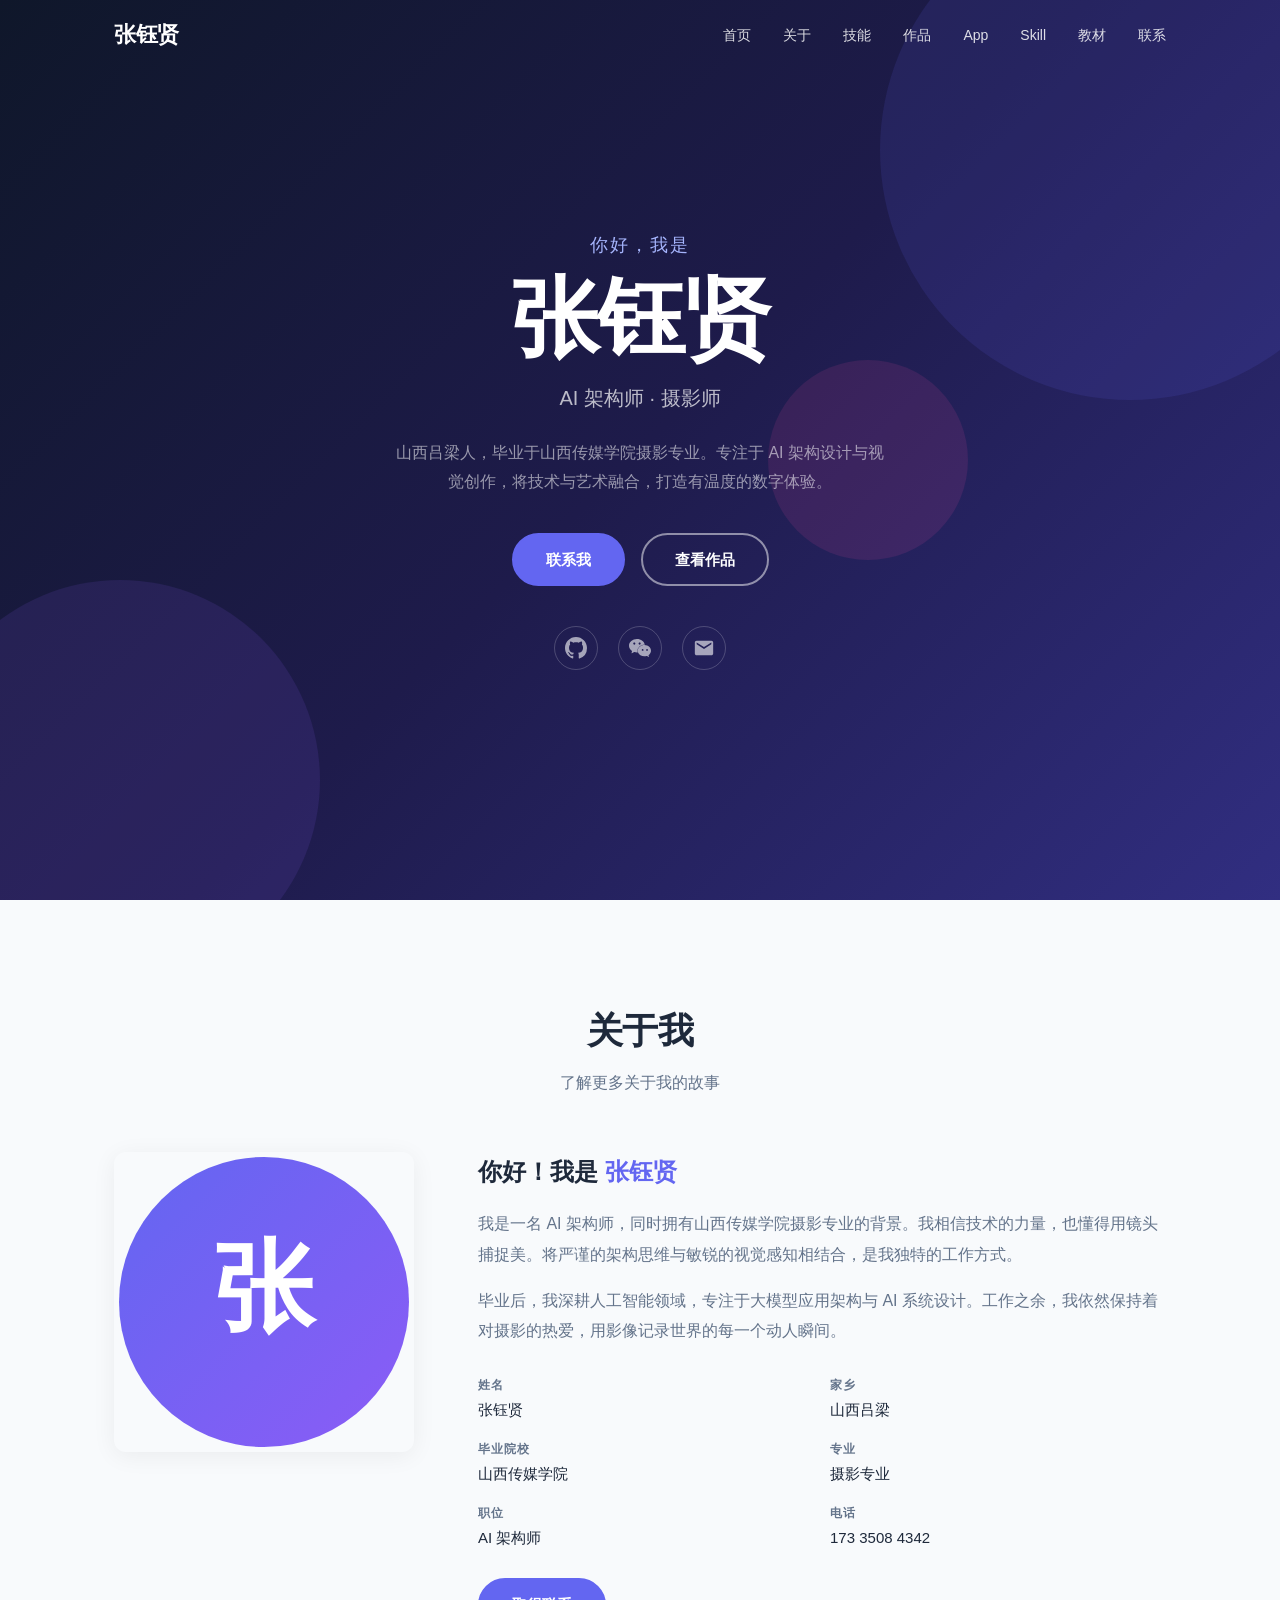
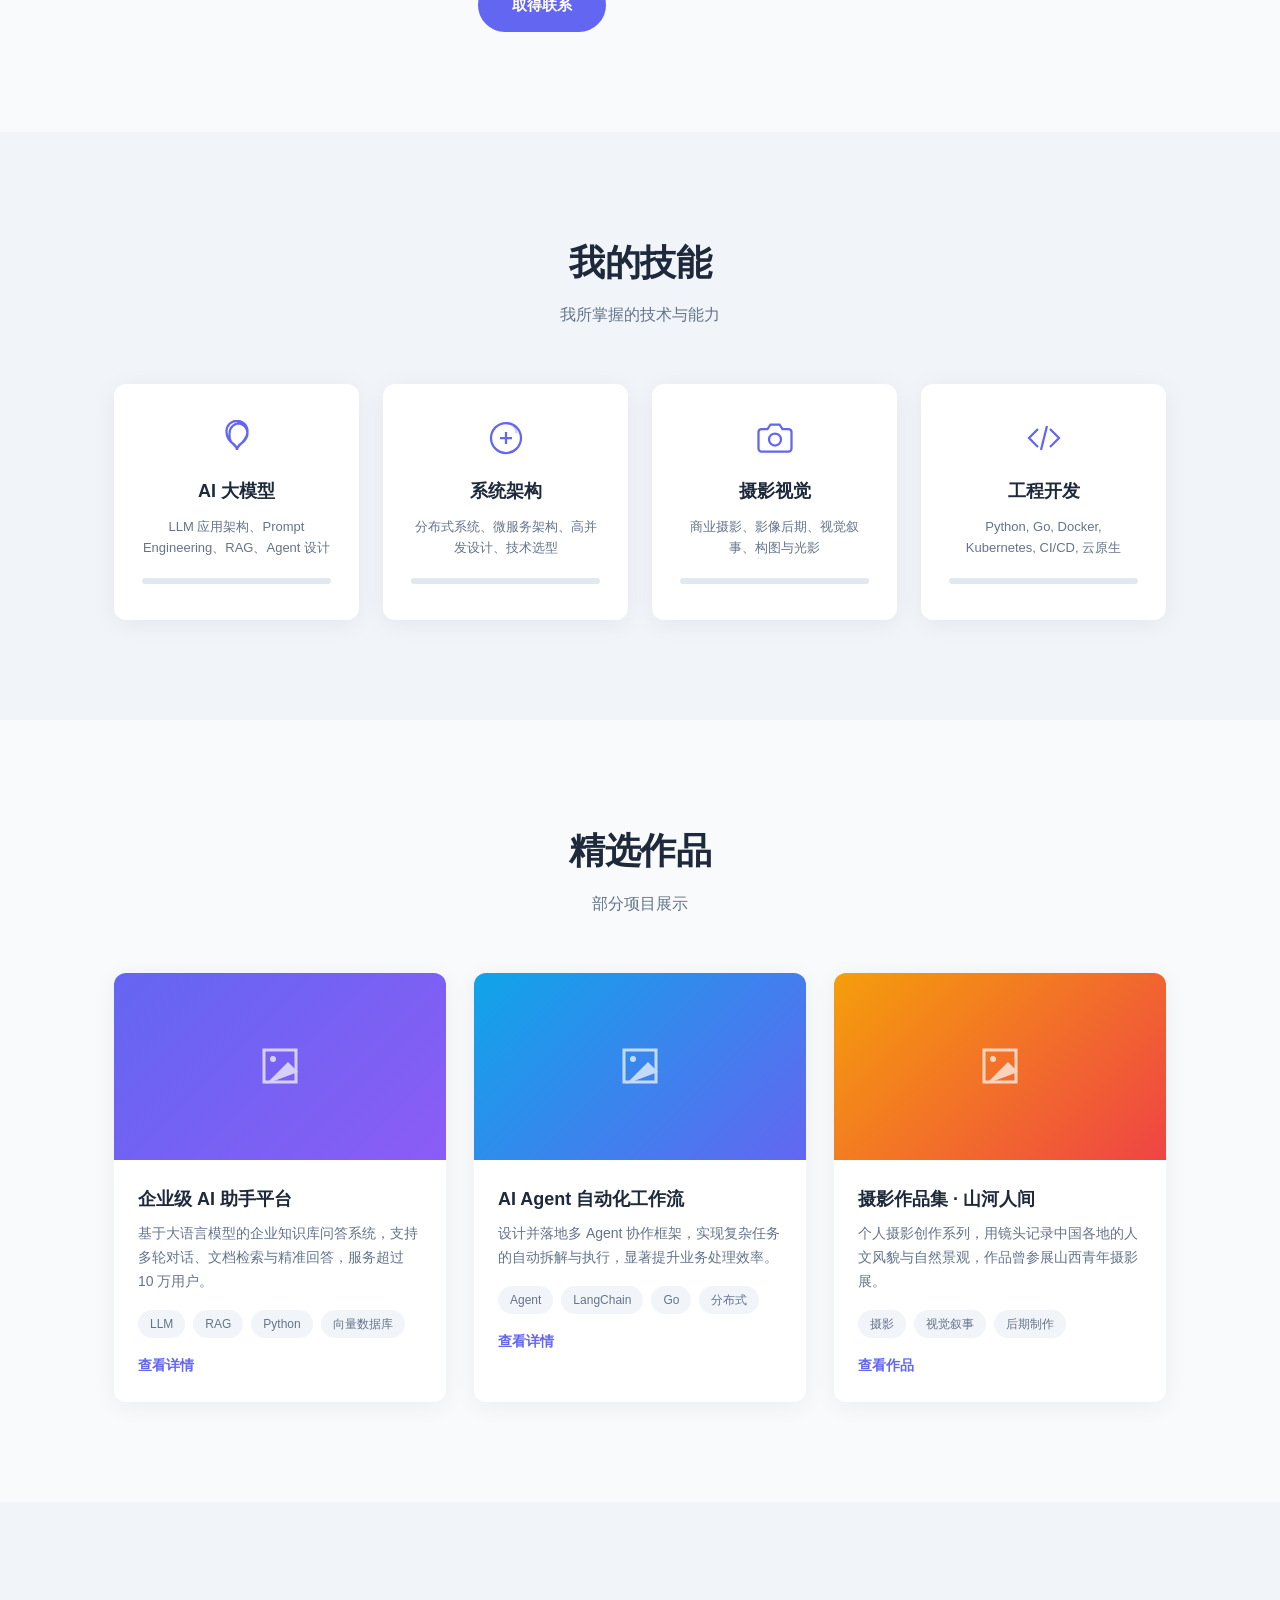
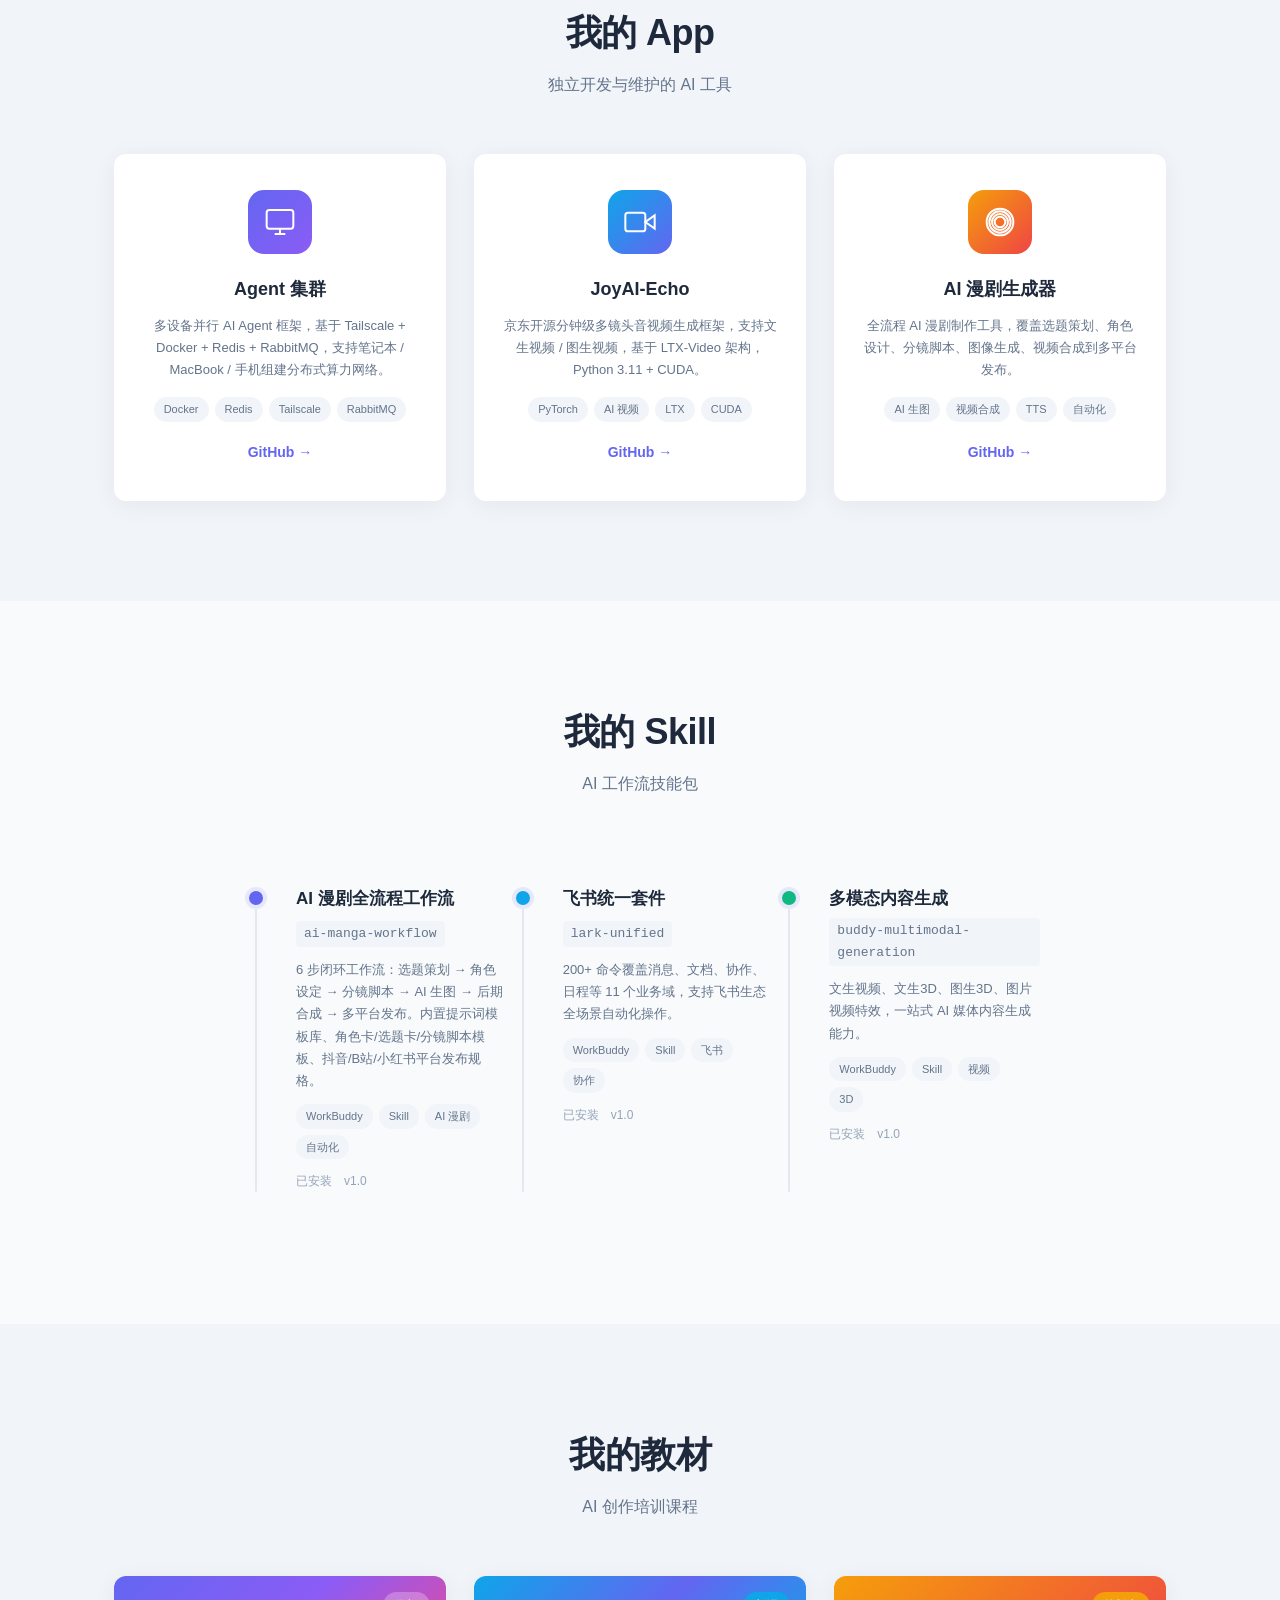
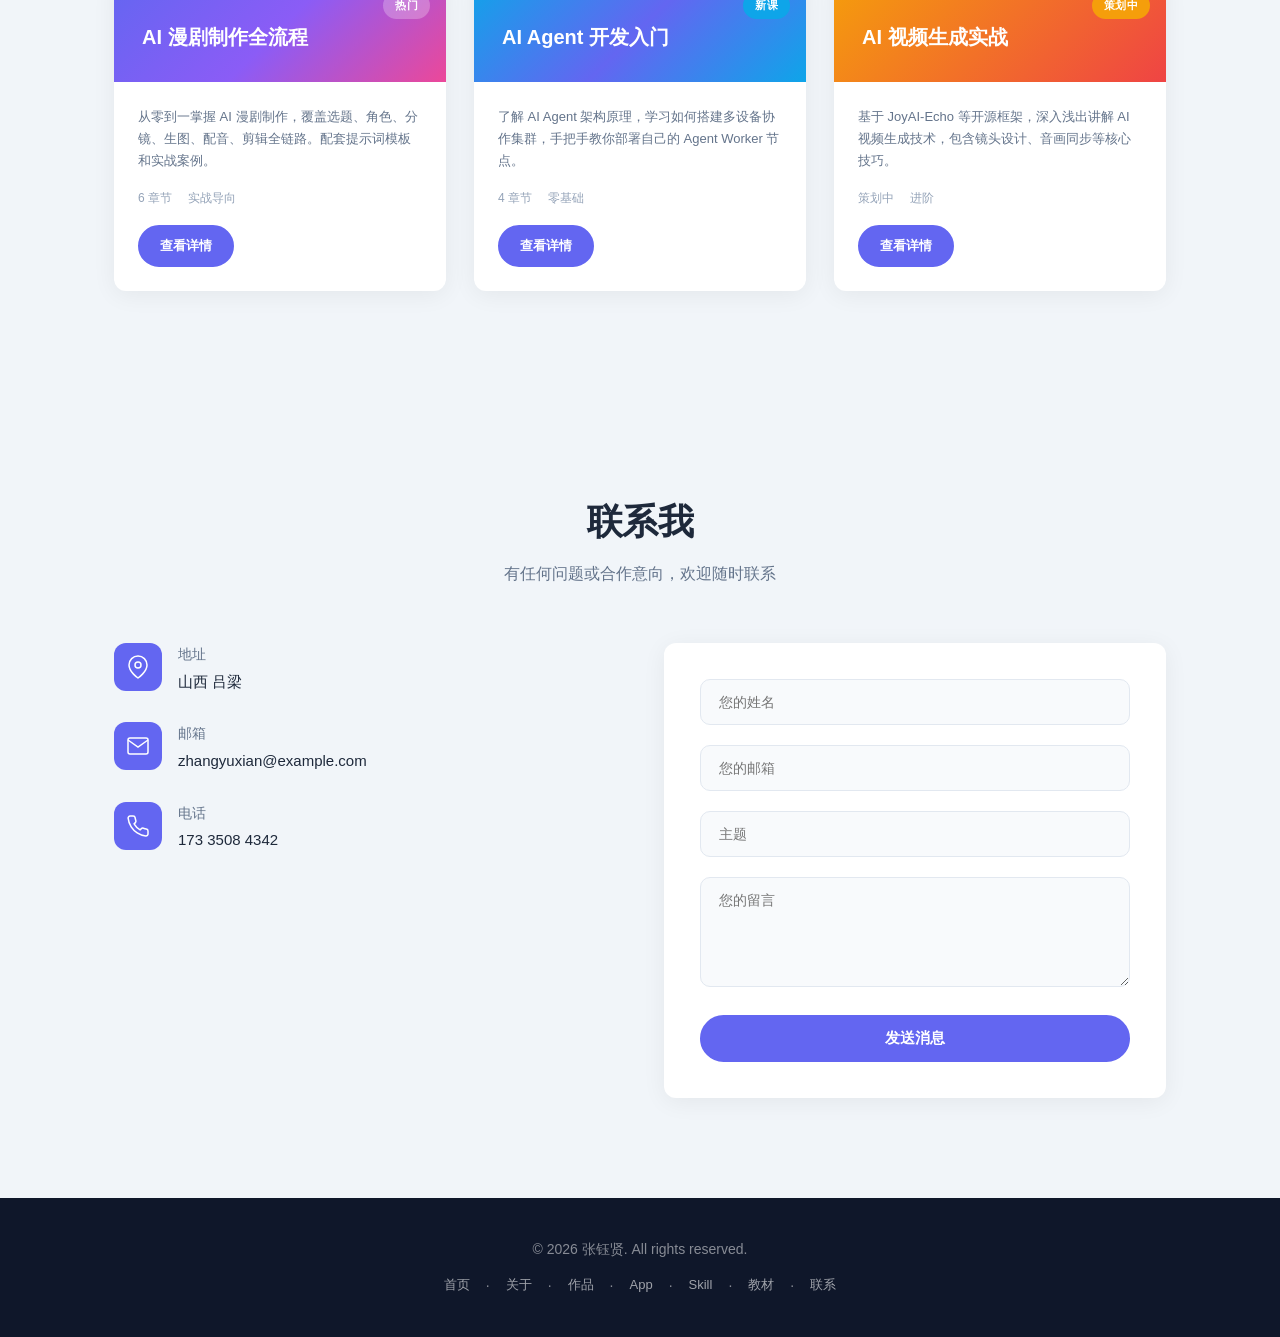
==== index.html @ e07655ad "新增 App、Skill、教材三个展示板块" ====
<!DOCTYPE html>
<html lang="zh-CN">
<head>
  <meta charset="UTF-8" />
  <meta name="viewport" content="width=device-width, initial-scale=1.0" />
  <title>张钰贤 | AI 架构师</title>
  <link rel="stylesheet" href="style.css" />
</head>
<body>
  <!-- 导航栏 -->
  <nav class="navbar" id="navbar">
    <div class="nav-container">
      <a href="#hero" class="nav-logo">张钰贤</a>
      <button class="nav-toggle" id="navToggle" aria-label="菜单">
        <span></span><span></span><span></span>
      </button>
      <ul class="nav-links" id="navLinks">
        <li><a href="#hero">首页</a></li>
        <li><a href="#about">关于</a></li>
        <li><a href="#skills">技能</a></li>
        <li><a href="#projects">作品</a></li>
        <li><a href="#apps">App</a></li>
        <li><a href="#tools">Skill</a></li>
        <li><a href="#courses">教材</a></li>
        <li><a href="#contact">联系</a></li>
      </ul>
    </div>
  </nav>

  <!-- 首页 Hero -->
  <section class="hero" id="hero">
    <div class="hero-bg-shapes">
      <div class="shape shape-1"></div>
      <div class="shape shape-2"></div>
      <div class="shape shape-3"></div>
    </div>
    <div class="hero-content">
      <p class="hero-greeting">你好，我是</p>
      <h1 class="hero-name">张钰贤</h1>
      <p class="hero-title">AI 架构师 · 摄影师</p>
      <p class="hero-desc">
        山西吕梁人，毕业于山西传媒学院摄影专业。专注于 AI 架构设计与视觉创作，将技术与艺术融合，打造有温度的数字体验。
      </p>
      <div class="hero-actions">
        <a href="#contact" class="btn btn-primary">联系我</a>
        <a href="#projects" class="btn btn-outline">查看作品</a>
      </div>
      <div class="hero-social">
        <a href="#" aria-label="GitHub"><svg viewBox="0 0 24 24" width="22" height="22" fill="currentColor"><path d="M12 0C5.37 0 0 5.37 0 12c0 5.31 3.435 9.795 8.205 11.385.6.105.825-.255.825-.57 0-.285-.015-1.23-.015-2.235-3.015.555-3.795-.735-4.035-1.41-.135-.345-.72-1.41-1.23-1.695-.42-.225-1.02-.78-.015-.795.945-.015 1.62.87 1.845 1.23 1.08 1.815 2.805 1.305 3.495.99.105-.78.42-1.305.765-1.605-2.67-.3-5.46-1.335-5.46-5.925 0-1.305.465-2.385 1.23-3.225-.12-.3-.54-1.53.12-3.18 0 0 1.005-.315 3.3 1.23.96-.27 1.98-.405 3-.405s2.04.135 3 .405c2.295-1.56 3.3-1.23 3.3-1.23.66 1.65.24 2.88.12 3.18.765.84 1.23 1.905 1.23 3.225 0 4.605-2.805 5.625-5.475 5.925.435.375.81 1.095.81 2.22 0 1.605-.015 2.895-.015 3.3 0 .315.225.69.825.57A12.02 12.02 0 0024 12c0-6.63-5.37-12-12-12z"/></svg></a>
        <a href="#" aria-label="微信"><svg viewBox="0 0 24 24" width="22" height="22" fill="currentColor"><path d="M8.691 2.188C3.891 2.188 0 5.476 0 9.53c0 2.212 1.17 4.203 3.002 5.55a.59.59 0 01.213.665l-.39 1.48c-.019.07-.048.141-.048.213 0 .163.13.295.29.295a.326.326 0 00.167-.054l1.903-1.114a.864.864 0 01.717-.098 10.16 10.16 0 002.837.403c.276 0 .543-.027.811-.05-.857-2.578.157-4.972 1.932-6.446 1.703-1.415 3.882-1.98 5.853-1.838-.576-3.583-4.196-6.348-8.596-6.348zM5.785 5.991c.642 0 1.162.529 1.162 1.18a1.17 1.17 0 01-1.162 1.178A1.17 1.17 0 014.623 7.17c0-.651.52-1.18 1.162-1.18zm5.813 0c.642 0 1.162.529 1.162 1.18a1.17 1.17 0 01-1.162 1.178 1.17 1.17 0 01-1.162-1.178c0-.651.52-1.18 1.162-1.18zm5.34 2.867c-1.797-.052-3.746.512-5.28 1.786-1.72 1.428-2.687 3.72-1.78 6.22.942 2.453 3.666 4.229 6.884 4.229.826 0 1.622-.12 2.361-.336a.722.722 0 01.598.082l1.584.926a.272.272 0 00.14.045c.134 0 .24-.111.24-.247 0-.06-.023-.12-.038-.177l-.327-1.233a.582.582 0 01-.023-.156.49.49 0 01.201-.398C23.024 18.48 24 16.82 24 14.98c0-3.21-2.931-5.837-7.062-6.122zM14.87 13.13c.535 0 .969.44.969.982a.976.976 0 01-.969.983.976.976 0 01-.969-.983c0-.542.434-.982.97-.982zm4.82 0c.535 0 .969.44.969.982a.976.976 0 01-.969.983.976.976 0 01-.969-.983c0-.542.434-.982.97-.982z"/></svg></a>
        <a href="#" aria-label="邮箱"><svg viewBox="0 0 24 24" width="22" height="22" fill="currentColor"><path d="M20 4H4c-1.1 0-2 .9-2 2v12c0 1.1.9 2 2 2h16c1.1 0 2-.9 2-2V6c0-1.1-.9-2-2-2zm0 4l-8 5-8-5V6l8 5 8-5v2z"/></svg></a>
      </div>
    </div>
  </section>

  <!-- 关于我 -->
  <section class="section about" id="about">
    <div class="container">
      <h2 class="section-title">关于我</h2>
      <p class="section-subtitle">了解更多关于我的故事</p>
      <div class="about-grid">
        <div class="about-avatar">
          <div class="avatar-placeholder">
            <svg viewBox="0 0 120 120" width="200" height="200">
              <defs>
                <linearGradient id="avatarGrad" x1="0%" y1="0%" x2="100%" y2="100%">
                  <stop offset="0%" style="stop-color:#6366f1;stop-opacity:1" />
                  <stop offset="100%" style="stop-color:#8b5cf6;stop-opacity:1" />
                </linearGradient>
              </defs>
              <circle cx="60" cy="60" r="58" fill="url(#avatarGrad)" />
              <text x="60" y="68" text-anchor="middle" fill="white" font-size="40" font-weight="bold">张</text>
            </svg>
          </div>
        </div>
        <div class="about-text">
          <h3>你好！我是 <span class="highlight">张钰贤</span></h3>
          <p>
            我是一名 AI 架构师，同时拥有山西传媒学院摄影专业的背景。我相信技术的力量，也懂得用镜头捕捉美。将严谨的架构思维与敏锐的视觉感知相结合，是我独特的工作方式。
          </p>
          <p>
            毕业后，我深耕人工智能领域，专注于大模型应用架构与 AI 系统设计。工作之余，我依然保持着对摄影的热爱，用影像记录世界的每一个动人瞬间。
          </p>
          <div class="about-info">
            <div class="info-item"><span class="info-label">姓名</span><span class="info-value">张钰贤</span></div>
            <div class="info-item"><span class="info-label">家乡</span><span class="info-value">山西吕梁</span></div>
            <div class="info-item"><span class="info-label">毕业院校</span><span class="info-value">山西传媒学院</span></div>
            <div class="info-item"><span class="info-label">专业</span><span class="info-value">摄影专业</span></div>
            <div class="info-item"><span class="info-label">职位</span><span class="info-value">AI 架构师</span></div>
            <div class="info-item"><span class="info-label">电话</span><span class="info-value">173 3508 4342</span></div>
          </div>
          <a href="#contact" class="btn btn-primary">取得联系</a>
        </div>
      </div>
    </div>
  </section>

  <!-- 技能 -->
  <section class="section skills" id="skills">
    <div class="container">
      <h2 class="section-title">我的技能</h2>
      <p class="section-subtitle">我所掌握的技术与能力</p>
      <div class="skills-grid">
        <div class="skill-card">
          <div class="skill-icon">
            <svg viewBox="0 0 24 24" width="36" height="36" fill="none" stroke="currentColor" stroke-width="1.5"><path d="M12 2a7 7 0 017 7c0 3-2 5-4 6.5S12 18 12 20c0-2 1-2.5 3-4.5s4-4 4-8a7 7 0 00-14 0c0 4 2 6.5 4 8s3 2.5 3 4.5c0-2-1-2.5-3-4.5S7 12 7 9a7 7 0 017-7z"/></svg>
          </div>
          <h3>AI 大模型</h3>
          <p>LLM 应用架构、Prompt Engineering、RAG、Agent 设计</p>
          <div class="skill-bar"><div class="skill-fill" data-width="95"></div></div>
        </div>
        <div class="skill-card">
          <div class="skill-icon">
            <svg viewBox="0 0 24 24" width="36" height="36" fill="none" stroke="currentColor" stroke-width="1.5"><circle cx="12" cy="12" r="10"/><path d="M12 8v8M8 12h8"/><path d="M12 2a7 7 0 017 7" opacity="0.3"/></svg>
          </div>
          <h3>系统架构</h3>
          <p>分布式系统、微服务架构、高并发设计、技术选型</p>
          <div class="skill-bar"><div class="skill-fill" data-width="90"></div></div>
        </div>
        <div class="skill-card">
          <div class="skill-icon">
            <svg viewBox="0 0 24 24" width="36" height="36" fill="none" stroke="currentColor" stroke-width="1.5"><path d="M23 19a2 2 0 01-2 2H3a2 2 0 01-2-2V8a2 2 0 012-2h4l2-3h6l2 3h4a2 2 0 012 2z"/><circle cx="12" cy="13" r="4"/></svg>
          </div>
          <h3>摄影视觉</h3>
          <p>商业摄影、影像后期、视觉叙事、构图与光影</p>
          <div class="skill-bar"><div class="skill-fill" data-width="88"></div></div>
        </div>
        <div class="skill-card">
          <div class="skill-icon">
            <svg viewBox="0 0 24 24" width="36" height="36" fill="none" stroke="currentColor" stroke-width="1.5"><path d="M16 18l6-6-6-6"/><path d="M8 6l-6 6 6 6"/><path d="M14 4l-4 16"/></svg>
          </div>
          <h3>工程开发</h3>
          <p>Python, Go, Docker, Kubernetes, CI/CD, 云原生</p>
          <div class="skill-bar"><div class="skill-fill" data-width="85"></div></div>
        </div>
      </div>
    </div>
  </section>

  <!-- 作品展示 -->
  <section class="section projects" id="projects">
    <div class="container">
      <h2 class="section-title">精选作品</h2>
      <p class="section-subtitle">部分项目展示</p>
      <div class="projects-grid">
        <div class="project-card">
          <div class="project-thumb">
            <div class="thumb-placeholder" style="background: linear-gradient(135deg, #6366f1 0%, #8b5cf6 100%);">
              <svg viewBox="0 0 24 24" width="48" height="48" fill="white" opacity="0.7"><path d="M4 4h16v16H4z" fill="none" stroke="white" stroke-width="1.5"/><circle cx="8.5" cy="8.5" r="1.5"/><path d="M21 15l-5-5L5 21"/></svg>
            </div>
          </div>
          <div class="project-info">
            <h3>企业级 AI 助手平台</h3>
            <p>基于大语言模型的企业知识库问答系统，支持多轮对话、文档检索与精准回答，服务超过 10 万用户。</p>
            <div class="project-tags">
              <span>LLM</span><span>RAG</span><span>Python</span><span>向量数据库</span>
            </div>
            <div class="project-links">
              <a href="#">查看详情</a>
            </div>
          </div>
        </div>
        <div class="project-card">
          <div class="project-thumb">
            <div class="thumb-placeholder" style="background: linear-gradient(135deg, #0ea5e9 0%, #6366f1 100%);">
              <svg viewBox="0 0 24 24" width="48" height="48" fill="white" opacity="0.7"><path d="M4 4h16v16H4z" fill="none" stroke="white" stroke-width="1.5"/><circle cx="8.5" cy="8.5" r="1.5"/><path d="M21 15l-5-5L5 21"/></svg>
            </div>
          </div>
          <div class="project-info">
            <h3>AI Agent 自动化工作流</h3>
            <p>设计并落地多 Agent 协作框架，实现复杂任务的自动拆解与执行，显著提升业务处理效率。</p>
            <div class="project-tags">
              <span>Agent</span><span>LangChain</span><span>Go</span><span>分布式</span>
            </div>
            <div class="project-links">
              <a href="#">查看详情</a>
            </div>
          </div>
        </div>
        <div class="project-card">
          <div class="project-thumb">
            <div class="thumb-placeholder" style="background: linear-gradient(135deg, #f59e0b 0%, #ef4444 100%);">
              <svg viewBox="0 0 24 24" width="48" height="48" fill="white" opacity="0.7"><path d="M4 4h16v16H4z" fill="none" stroke="white" stroke-width="1.5"/><circle cx="8.5" cy="8.5" r="1.5"/><path d="M21 15l-5-5L5 21"/></svg>
            </div>
          </div>
          <div class="project-info">
            <h3>摄影作品集 · 山河人间</h3>
            <p>个人摄影创作系列，用镜头记录中国各地的人文风貌与自然景观，作品曾参展山西青年摄影展。</p>
            <div class="project-tags">
              <span>摄影</span><span>视觉叙事</span><span>后期制作</span>
            </div>
            <div class="project-links">
              <a href="#">查看作品</a>
            </div>
          </div>
        </div>
      </div>
    </div>
  </section>

  <!-- App -->
  <section class="section apps" id="apps">
    <div class="container">
      <h2 class="section-title">我的 App</h2>
      <p class="section-subtitle">独立开发与维护的 AI 工具</p>
      <div class="apps-grid">
        <div class="app-card">
          <div class="app-icon" style="background: linear-gradient(135deg, #6366f1, #8b5cf6);">
            <svg viewBox="0 0 24 24" width="32" height="32" fill="none" stroke="white" stroke-width="1.5"><rect x="2" y="3" width="20" height="14" rx="2"/><path d="M8 21h8M12 17v4"/></svg>
          </div>
          <div class="app-body">
            <h3>Agent 集群</h3>
            <p>多设备并行 AI Agent 框架，基于 Tailscale + Docker + Redis + RabbitMQ，支持笔记本 / MacBook / 手机组建分布式算力网络。</p>
            <div class="app-tags">
              <span>Docker</span><span>Redis</span><span>Tailscale</span><span>RabbitMQ</span>
            </div>
            <div class="app-links">
              <a href="https://github.com/zhenliu8870" target="_blank" rel="noopener">GitHub →</a>
            </div>
          </div>
        </div>
        <div class="app-card">
          <div class="app-icon" style="background: linear-gradient(135deg, #0ea5e9, #6366f1);">
            <svg viewBox="0 0 24 24" width="32" height="32" fill="none" stroke="white" stroke-width="1.5"><polygon points="23 7 16 12 23 17 23 7"/><rect x="1" y="5" width="15" height="14" rx="2"/></svg>
          </div>
          <div class="app-body">
            <h3>JoyAI-Echo</h3>
            <p>京东开源分钟级多镜头音视频生成框架，支持文生视频 / 图生视频，基于 LTX-Video 架构，Python 3.11 + CUDA。</p>
            <div class="app-tags">
              <span>PyTorch</span><span>AI 视频</span><span>LTX</span><span>CUDA</span>
            </div>
            <div class="app-links">
              <a href="https://github.com/zhenliu8870/JoyAI-Echo" target="_blank" rel="noopener">GitHub →</a>
            </div>
          </div>
        </div>
        <div class="app-card">
          <div class="app-icon" style="background: linear-gradient(135deg, #f59e0b, #ef4444);">
            <svg viewBox="0 0 24 24" width="32" height="32" fill="none" stroke="white" stroke-width="1.5"><path d="M12 2a10 10 0 1010 10A10 10 0 0012 2zm0 18a8 8 0 118-8 8 8 0 01-8 8z"/><path d="M12 6a6 6 0 00-6 6c0 3.3 2.7 6 6 6s6-2.7 6-6-2.7-6-6-6zm0 10a4 4 0 114-4 4 4 0 01-4 4z"/></svg>
          </div>
          <div class="app-body">
            <h3>AI 漫剧生成器</h3>
            <p>全流程 AI 漫剧制作工具，覆盖选题策划、角色设计、分镜脚本、图像生成、视频合成到多平台发布。</p>
            <div class="app-tags">
              <span>AI 生图</span><span>视频合成</span><span>TTS</span><span>自动化</span>
            </div>
            <div class="app-links">
              <a href="https://github.com/zhenliu8870" target="_blank" rel="noopener">GitHub →</a>
            </div>
          </div>
        </div>
      </div>
    </div>
  </section>

  <!-- Skill -->
  <section class="section tools" id="tools">
    <div class="container">
      <h2 class="section-title">我的 Skill</h2>
      <p class="section-subtitle">AI 工作流技能包</p>
      <div class="tools-grid">
        <div class="tool-card">
          <div class="tool-icon-line">
            <div class="tool-icon-dot" style="background:#6366f1;"></div>
            <div class="tool-icon-bar"></div>
          </div>
          <div class="tool-content">
            <h3>AI 漫剧全流程工作流</h3>
            <p class="tool-id">ai-manga-workflow</p>
            <p>6 步闭环工作流：选题策划 → 角色设定 → 分镜脚本 → AI 生图 → 后期合成 → 多平台发布。内置提示词模板库、角色卡/选题卡/分镜脚本模板、抖音/B站/小红书平台发布规格。</p>
            <div class="tool-tags">
              <span>WorkBuddy</span><span>Skill</span><span>AI 漫剧</span><span>自动化</span>
            </div>
            <div class="tool-meta">
              <span>已安装</span>
              <span>v1.0</span>
            </div>
          </div>
        </div>
        <div class="tool-card">
          <div class="tool-icon-line">
            <div class="tool-icon-dot" style="background:#0ea5e9;"></div>
            <div class="tool-icon-bar"></div>
          </div>
          <div class="tool-content">
            <h3>飞书统一套件</h3>
            <p class="tool-id">lark-unified</p>
            <p>200+ 命令覆盖消息、文档、协作、日程等 11 个业务域，支持飞书生态全场景自动化操作。</p>
            <div class="tool-tags">
              <span>WorkBuddy</span><span>Skill</span><span>飞书</span><span>协作</span>
            </div>
            <div class="tool-meta">
              <span>已安装</span>
              <span>v1.0</span>
            </div>
          </div>
        </div>
        <div class="tool-card">
          <div class="tool-icon-line">
            <div class="tool-icon-dot" style="background:#10b981;"></div>
            <div class="tool-icon-bar"></div>
          </div>
          <div class="tool-content">
            <h3>多模态内容生成</h3>
            <p class="tool-id">buddy-multimodal-generation</p>
            <p>文生视频、文生3D、图生3D、图片视频特效，一站式 AI 媒体内容生成能力。</p>
            <div class="tool-tags">
              <span>WorkBuddy</span><span>Skill</span><span>视频</span><span>3D</span>
            </div>
            <div class="tool-meta">
              <span>已安装</span>
              <span>v1.0</span>
            </div>
          </div>
        </div>
      </div>
    </div>
  </section>

  <!-- 教材 -->
  <section class="section courses" id="courses">
    <div class="container">
      <h2 class="section-title">我的教材</h2>
      <p class="section-subtitle">AI 创作培训课程</p>
      <div class="courses-grid">
        <div class="course-card">
          <div class="course-cover" style="background: linear-gradient(135deg, #6366f1 0%, #8b5cf6 50%, #ec4899 100%);">
            <span class="course-badge">热门</span>
            <h3>AI 漫剧制作全流程</h3>
          </div>
          <div class="course-body">
            <p>从零到一掌握 AI 漫剧制作，覆盖选题、角色、分镜、生图、配音、剪辑全链路。配套提示词模板和实战案例。</p>
            <div class="course-info">
              <span>6 章节</span>
              <span>实战导向</span>
            </div>
            <div class="course-links">
              <a href="#" class="btn btn-primary btn-sm">查看详情</a>
            </div>
          </div>
        </div>
        <div class="course-card">
          <div class="course-cover" style="background: linear-gradient(135deg, #0ea5e9 0%, #6366f1 50%, #0ea5e9 100%);">
            <span class="course-badge" style="background:#0ea5e9;">新课</span>
            <h3>AI Agent 开发入门</h3>
          </div>
          <div class="course-body">
            <p>了解 AI Agent 架构原理，学习如何搭建多设备协作集群，手把手教你部署自己的 Agent Worker 节点。</p>
            <div class="course-info">
              <span>4 章节</span>
              <span>零基础</span>
            </div>
            <div class="course-links">
              <a href="#" class="btn btn-primary btn-sm">查看详情</a>
            </div>
          </div>
        </div>
        <div class="course-card">
          <div class="course-cover" style="background: linear-gradient(135deg, #f59e0b 0%, #ef4444 100%);">
            <span class="course-badge" style="background:#f59e0b;">策划中</span>
            <h3>AI 视频生成实战</h3>
          </div>
          <div class="course-body">
            <p>基于 JoyAI-Echo 等开源框架，深入浅出讲解 AI 视频生成技术，包含镜头设计、音画同步等核心技巧。</p>
            <div class="course-info">
              <span>策划中</span>
              <span>进阶</span>
            </div>
            <div class="course-links">
              <a href="#" class="btn btn-primary btn-sm">查看详情</a>
            </div>
          </div>
        </div>
      </div>
    </div>
  </section>

  <!-- 联系我 -->
  <section class="section contact" id="contact">
    <div class="container">
      <h2 class="section-title">联系我</h2>
      <p class="section-subtitle">有任何问题或合作意向，欢迎随时联系</p>
      <div class="contact-grid">
        <div class="contact-info">
          <div class="contact-item">
            <div class="contact-icon">
              <svg viewBox="0 0 24 24" width="24" height="24" fill="none" stroke="currentColor" stroke-width="1.5"><path d="M21 10c0 7-9 13-9 13s-9-6-9-13a9 9 0 0118 0z"/><circle cx="12" cy="10" r="3"/></svg>
            </div>
            <div>
              <h4>地址</h4>
              <p>山西 吕梁</p>
            </div>
          </div>
          <div class="contact-item">
            <div class="contact-icon">
              <svg viewBox="0 0 24 24" width="24" height="24" fill="none" stroke="currentColor" stroke-width="1.5"><path d="M4 4h16c1.1 0 2 .9 2 2v12c0 1.1-.9 2-2 2H4c-1.1 0-2-.9-2-2V6c0-1.1.9-2 2-2z"/><path d="M22 6l-10 7L2 6"/></svg>
            </div>
            <div>
              <h4>邮箱</h4>
              <p>zhangyuxian@example.com</p>
            </div>
          </div>
          <div class="contact-item">
            <div class="contact-icon">
              <svg viewBox="0 0 24 24" width="24" height="24" fill="none" stroke="currentColor" stroke-width="1.5"><path d="M22 16.92v3a2 2 0 01-2.18 2 19.79 19.79 0 01-8.63-3.07 19.5 19.5 0 01-6-6A19.79 19.79 0 012.12 4.18 2 2 0 014.11 2h3a2 2 0 012 1.72 12.84 12.84 0 00.7 2.81 2 2 0 01-.45 2.11L8.09 9.91a16 16 0 006 6l1.27-1.27a2 2 0 012.11-.45 12.84 12.84 0 002.81.7A2 2 0 0122 16.92z"/></svg>
            </div>
            <div>
              <h4>电话</h4>
              <p>173 3508 4342</p>
            </div>
          </div>
        </div>
        <form class="contact-form" id="contactForm">
          <div class="form-group">
            <input type="text" placeholder="您的姓名" required />
          </div>
          <div class="form-group">
            <input type="email" placeholder="您的邮箱" required />
          </div>
          <div class="form-group">
            <input type="text" placeholder="主题" required />
          </div>
          <div class="form-group">
            <textarea placeholder="您的留言" rows="5" required></textarea>
          </div>
          <button type="submit" class="btn btn-primary btn-full">发送消息</button>
        </form>
      </div>
    </div>
  </section>

  <!-- 页脚 -->
  <footer class="footer">
    <div class="container">
      <p>&copy; 2026 张钰贤. All rights reserved.</p>
      <p class="footer-links">
        <a href="#hero">首页</a> ·
        <a href="#about">关于</a> ·
        <a href="#projects">作品</a> ·
        <a href="#apps">App</a> ·
        <a href="#tools">Skill</a> ·
        <a href="#courses">教材</a> ·
        <a href="#contact">联系</a>
      </p>
    </div>
  </footer>

  <script src="script.js"></script>
</body>
</html>
---- style.css ----
/* ========== CSS Variables & Reset ========== */
:root {
  --primary: #6366f1;
  --primary-dark: #4f46e5;
  --primary-light: #a5b4fc;
  --accent: #8b5cf6;
  --bg: #f8fafc;
  --bg-card: #ffffff;
  --text: #1e293b;
  --text-light: #64748b;
  --border: #e2e8f0;
  --radius: 12px;
  --shadow: 0 4px 24px rgba(0,0,0,0.06);
  --shadow-hover: 0 12px 40px rgba(99,102,241,0.15);
  --transition: 0.3s cubic-bezier(0.4, 0, 0.2, 1);
}

*, *::before, *::after {
  margin: 0;
  padding: 0;
  box-sizing: border-box;
}

html {
  scroll-behavior: smooth;
  scroll-padding-top: 80px;
}

body {
  font-family: -apple-system, BlinkMacSystemFont, 'Segoe UI', 'PingFang SC', 'Hiragino Sans GB', 'Microsoft YaHei', sans-serif;
  color: var(--text);
  background: var(--bg);
  line-height: 1.7;
  -webkit-font-smoothing: antialiased;
}

a {
  text-decoration: none;
  color: inherit;
  transition: var(--transition);
}

ul { list-style: none; }
img { max-width: 100%; display: block; }

.container {
  max-width: 1100px;
  margin: 0 auto;
  padding: 0 24px;
}

/* ========== Buttons ========== */
.btn {
  display: inline-block;
  padding: 12px 32px;
  border-radius: 50px;
  font-size: 15px;
  font-weight: 600;
  cursor: pointer;
  transition: var(--transition);
  border: 2px solid transparent;
}

.btn-primary {
  background: var(--primary);
  color: white;
  border-color: var(--primary);
}
.btn-primary:hover {
  background: var(--primary-dark);
  border-color: var(--primary-dark);
  transform: translateY(-2px);
  box-shadow: 0 8px 25px rgba(99,102,241,0.35);
}

.btn-outline {
  background: transparent;
  color: white;
  border-color: rgba(255,255,255,0.5);
}
.btn-outline:hover {
  background: white;
  color: var(--primary);
  border-color: white;
  transform: translateY(-2px);
}

.btn-full { width: 100%; text-align: center; }

/* ========== Section Common ========== */
.section {
  padding: 100px 0;
}

.section-title {
  font-size: 36px;
  font-weight: 800;
  text-align: center;
  margin-bottom: 8px;
  letter-spacing: -0.5px;
}

.section-subtitle {
  text-align: center;
  color: var(--text-light);
  margin-bottom: 56px;
  font-size: 16px;
}

/* ========== Navbar ========== */
.navbar {
  position: fixed;
  top: 0;
  left: 0;
  right: 0;
  z-index: 1000;
  padding: 16px 0;
  transition: var(--transition);
}

.navbar.scrolled {
  background: rgba(255,255,255,0.92);
  backdrop-filter: blur(12px);
  box-shadow: 0 1px 12px rgba(0,0,0,0.06);
  padding: 10px 0;
}

.nav-container {
  max-width: 1100px;
  margin: 0 auto;
  padding: 0 24px;
  display: flex;
  align-items: center;
  justify-content: space-between;
}

.nav-logo {
  font-size: 22px;
  font-weight: 800;
  color: white;
  letter-spacing: -0.5px;
}
.navbar.scrolled .nav-logo { color: var(--primary); }

.nav-links {
  display: flex;
  gap: 32px;
}

.nav-links a {
  font-size: 14px;
  font-weight: 500;
  color: rgba(255,255,255,0.85);
  position: relative;
}
.nav-links a::after {
  content: '';
  position: absolute;
  bottom: -4px;
  left: 0;
  width: 0;
  height: 2px;
  background: white;
  transition: var(--transition);
}
.nav-links a:hover::after { width: 100%; }
.navbar.scrolled .nav-links a { color: var(--text); }
.navbar.scrolled .nav-links a::after { background: var(--primary); }

.nav-toggle {
  display: none;
  flex-direction: column;
  gap: 5px;
  background: none;
  border: none;
  cursor: pointer;
  padding: 4px;
}
.nav-toggle span {
  width: 24px;
  height: 2px;
  background: white;
  border-radius: 2px;
  transition: var(--transition);
}
.navbar.scrolled .nav-toggle span { background: var(--text); }

/* ========== Hero ========== */
.hero {
  min-height: 100vh;
  display: flex;
  align-items: center;
  justify-content: center;
  text-align: center;
  background: linear-gradient(135deg, #0f172a 0%, #1e1b4b 50%, #312e81 100%);
  position: relative;
  overflow: hidden;
}

.hero-bg-shapes {
  position: absolute;
  inset: 0;
  overflow: hidden;
}

.shape {
  position: absolute;
  border-radius: 50%;
  opacity: 0.12;
}

.shape-1 {
  width: 500px; height: 500px;
  background: var(--primary);
  top: -100px; right: -100px;
  animation: float 8s ease-in-out infinite;
}

.shape-2 {
  width: 400px; height: 400px;
  background: var(--accent);
  bottom: -80px; left: -80px;
  animation: float 10s ease-in-out infinite reverse;
}

.shape-3 {
  width: 200px; height: 200px;
  background: #ec4899;
  top: 40%; left: 60%;
  animation: float 6s ease-in-out infinite 2s;
}

@keyframes float {
  0%, 100% { transform: translate(0, 0) scale(1); }
  50% { transform: translate(30px, -30px) scale(1.05); }
}

.hero-content {
  position: relative;
  z-index: 1;
  padding: 0 24px;
}

.hero-greeting {
  font-size: 18px;
  color: var(--primary-light);
  margin-bottom: 12px;
  letter-spacing: 2px;
  text-transform: uppercase;
  font-weight: 500;
}

.hero-name {
  font-size: clamp(48px, 8vw, 88px);
  font-weight: 900;
  color: white;
  line-height: 1.05;
  margin-bottom: 16px;
  letter-spacing: -2px;
}

.hero-title {
  font-size: 20px;
  color: rgba(255,255,255,0.7);
  margin-bottom: 24px;
  font-weight: 400;
}

.hero-desc {
  font-size: 16px;
  color: rgba(255,255,255,0.55);
  max-width: 500px;
  margin: 0 auto 36px;
  line-height: 1.8;
}

.hero-actions {
  display: flex;
  gap: 16px;
  justify-content: center;
  margin-bottom: 40px;
}

.hero-social {
  display: flex;
  gap: 20px;
  justify-content: center;
}

.hero-social a {
  color: rgba(255,255,255,0.6);
  transition: var(--transition);
  display: flex;
  align-items: center;
  justify-content: center;
  width: 44px;
  height: 44px;
  border-radius: 50%;
  border: 1px solid rgba(255,255,255,0.2);
}
.hero-social a:hover {
  color: white;
  background: rgba(255,255,255,0.15);
  border-color: rgba(255,255,255,0.4);
  transform: translateY(-3px);
}

/* ========== About ========== */
.about { background: var(--bg); }

.about-grid {
  display: grid;
  grid-template-columns: 300px 1fr;
  gap: 64px;
  align-items: start;
}

.avatar-placeholder {
  border-radius: var(--radius);
  overflow: hidden;
  box-shadow: var(--shadow);
}
.avatar-placeholder svg {
  width: 100%;
  height: auto;
  display: block;
}

.about-text h3 {
  font-size: 24px;
  margin-bottom: 16px;
}

.highlight {
  color: var(--primary);
}

.about-text p {
  color: var(--text-light);
  margin-bottom: 16px;
  line-height: 1.9;
}

.about-info {
  display: grid;
  grid-template-columns: 1fr 1fr;
  gap: 16px;
  margin: 28px 0;
}

.info-item {
  display: flex;
  flex-direction: column;
  gap: 2px;
}

.info-label {
  font-size: 12px;
  text-transform: uppercase;
  letter-spacing: 1px;
  color: var(--text-light);
  font-weight: 600;
}

.info-value {
  font-size: 15px;
  font-weight: 500;
}

/* ========== Skills ========== */
.skills {
  background: #f1f5f9;
}

.skills-grid {
  display: grid;
  grid-template-columns: repeat(4, 1fr);
  gap: 24px;
}

.skill-card {
  background: var(--bg-card);
  border-radius: var(--radius);
  padding: 36px 28px;
  box-shadow: var(--shadow);
  transition: var(--transition);
  text-align: center;
}

.skill-card:hover {
  transform: translateY(-6px);
  box-shadow: var(--shadow-hover);
}

.skill-icon {
  color: var(--primary);
  margin-bottom: 20px;
  display: flex;
  justify-content: center;
}

.skill-card h3 {
  font-size: 18px;
  margin-bottom: 10px;
}

.skill-card p {
  font-size: 13px;
  color: var(--text-light);
  margin-bottom: 20px;
  line-height: 1.6;
}

.skill-bar {
  height: 6px;
  background: #e2e8f0;
  border-radius: 3px;
  overflow: hidden;
}

.skill-fill {
  height: 100%;
  background: linear-gradient(90deg, var(--primary), var(--accent));
  border-radius: 3px;
  width: 0%;
  transition: width 1.2s cubic-bezier(0.4, 0, 0.2, 1);
}

/* ========== Projects ========== */
.projects { background: var(--bg); }

.projects-grid {
  display: grid;
  grid-template-columns: repeat(3, 1fr);
  gap: 28px;
}

.project-card {
  background: var(--bg-card);
  border-radius: var(--radius);
  overflow: hidden;
  box-shadow: var(--shadow);
  transition: var(--transition);
}

.project-card:hover {
  transform: translateY(-6px);
  box-shadow: var(--shadow-hover);
}

.project-thumb {
  aspect-ratio: 16/9;
  overflow: hidden;
}

.thumb-placeholder {
  width: 100%;
  height: 100%;
  display: flex;
  align-items: center;
  justify-content: center;
}

.project-info {
  padding: 24px;
}

.project-info h3 {
  font-size: 18px;
  margin-bottom: 8px;
}

.project-info p {
  font-size: 14px;
  color: var(--text-light);
  margin-bottom: 16px;
  line-height: 1.7;
}

.project-tags {
  display: flex;
  flex-wrap: wrap;
  gap: 8px;
  margin-bottom: 16px;
}

.project-tags span {
  font-size: 12px;
  padding: 4px 12px;
  background: #f1f5f9;
  border-radius: 50px;
  color: var(--text-light);
  font-weight: 500;
}

.project-links {
  display: flex;
  gap: 16px;
}

.project-links a {
  font-size: 14px;
  font-weight: 600;
  color: var(--primary);
}
.project-links a:hover { color: var(--primary-dark); }

/* ========== Apps Section ========== */
.apps { background: #f1f5f9; }

.apps-grid {
  display: grid;
  grid-template-columns: repeat(3, 1fr);
  gap: 28px;
}

.app-card {
  background: var(--bg-card);
  border-radius: var(--radius);
  padding: 36px 28px;
  box-shadow: var(--shadow);
  transition: var(--transition);
  text-align: center;
}

.app-card:hover {
  transform: translateY(-6px);
  box-shadow: var(--shadow-hover);
}

.app-icon {
  width: 64px;
  height: 64px;
  border-radius: 16px;
  display: flex;
  align-items: center;
  justify-content: center;
  margin: 0 auto 20px;
}

.app-body h3 {
  font-size: 18px;
  margin-bottom: 10px;
}

.app-body p {
  font-size: 13px;
  color: var(--text-light);
  line-height: 1.7;
  margin-bottom: 16px;
}

.app-tags {
  display: flex;
  flex-wrap: wrap;
  gap: 6px;
  justify-content: center;
  margin-bottom: 16px;
}

.app-tags span {
  font-size: 11px;
  padding: 3px 10px;
  background: #f1f5f9;
  border-radius: 50px;
  color: var(--text-light);
  font-weight: 500;
}

.app-links a {
  font-size: 14px;
  font-weight: 600;
  color: var(--primary);
}
.app-links a:hover { color: var(--primary-dark); }

/* ========== Tools/Skill Section ========== */
.tools { background: var(--bg); }

.tools-grid {
  display: grid;
  grid-template-columns: repeat(3, 1fr);
  gap: 0;
  max-width: 800px;
  margin: 0 auto;
}

.tool-card {
  display: flex;
  gap: 0;
  padding: 32px 0 32px 0;
}

.tool-icon-line {
  display: flex;
  flex-direction: column;
  align-items: center;
  width: 32px;
  flex-shrink: 0;
  padding-top: 6px;
}

.tool-icon-dot {
  width: 14px;
  height: 14px;
  border-radius: 50%;
  flex-shrink: 0;
  box-shadow: 0 0 0 4px rgba(99,102,241,0.12);
}

.tool-icon-bar {
  width: 2px;
  flex: 1;
  background: #e2e8f0;
  margin-top: 4px;
  border-radius: 1px;
}

.tool-content {
  padding: 0 0 0 24px;
}

.tool-content h3 {
  font-size: 17px;
  margin-bottom: 4px;
}

.tool-id {
  font-size: 12px;
  color: var(--primary);
  font-family: 'SF Mono', 'Menlo', 'Consolas', monospace;
  margin-bottom: 10px;
  background: #f1f5f9;
  display: inline-block;
  padding: 2px 8px;
  border-radius: 4px;
}

.tool-content p {
  font-size: 13px;
  color: var(--text-light);
  line-height: 1.7;
  margin-bottom: 12px;
}

.tool-tags {
  display: flex;
  flex-wrap: wrap;
  gap: 6px;
  margin-bottom: 12px;
}

.tool-tags span {
  font-size: 11px;
  padding: 3px 10px;
  background: #f1f5f9;
  border-radius: 50px;
  color: var(--text-light);
  font-weight: 500;
}

.tool-meta {
  display: flex;
  gap: 12px;
  font-size: 12px;
  color: #94a3b8;
}

.tool-meta span {
  display: flex;
  align-items: center;
  gap: 4px;
}

/* ========== Courses Section ========== */
.courses { background: #f1f5f9; }

.courses-grid {
  display: grid;
  grid-template-columns: repeat(3, 1fr);
  gap: 28px;
}

.course-card {
  background: var(--bg-card);
  border-radius: var(--radius);
  overflow: hidden;
  box-shadow: var(--shadow);
  transition: var(--transition);
}

.course-card:hover {
  transform: translateY(-6px);
  box-shadow: var(--shadow-hover);
}

.course-cover {
  padding: 48px 28px 32px;
  position: relative;
  color: white;
}

.course-cover h3 {
  font-size: 20px;
  font-weight: 700;
  line-height: 1.3;
  position: relative;
  z-index: 1;
}

.course-badge {
  position: absolute;
  top: 16px;
  right: 16px;
  font-size: 11px;
  font-weight: 600;
  padding: 4px 12px;
  border-radius: 50px;
  background: rgba(255,255,255,0.25);
  color: white;
  letter-spacing: 0.5px;
}

.course-body {
  padding: 24px;
}

.course-body p {
  font-size: 13px;
  color: var(--text-light);
  line-height: 1.7;
  margin-bottom: 16px;
}

.course-info {
  display: flex;
  gap: 16px;
  margin-bottom: 16px;
}

.course-info span {
  font-size: 12px;
  color: #94a3b8;
  display: flex;
  align-items: center;
  gap: 4px;
}

.course-links {
  display: flex;
}

.btn-sm {
  padding: 8px 20px;
  font-size: 13px;
}

/* ========== Contact ========== */
.contact { background: #f1f5f9; }

.contact-grid {
  display: grid;
  grid-template-columns: 1fr 1fr;
  gap: 48px;
}

.contact-item {
  display: flex;
  gap: 16px;
  align-items: start;
  margin-bottom: 28px;
}

.contact-icon {
  width: 48px;
  height: 48px;
  border-radius: 12px;
  background: var(--primary);
  color: white;
  display: flex;
  align-items: center;
  justify-content: center;
  flex-shrink: 0;
}

.contact-item h4 {
  font-size: 14px;
  color: var(--text-light);
  font-weight: 500;
  margin-bottom: 2px;
}

.contact-item p {
  font-size: 15px;
  font-weight: 500;
}

/* Form */
.contact-form {
  background: var(--bg-card);
  padding: 36px;
  border-radius: var(--radius);
  box-shadow: var(--shadow);
}

.form-group {
  margin-bottom: 20px;
}

.form-group input,
.form-group textarea {
  width: 100%;
  padding: 14px 18px;
  border: 1.5px solid var(--border);
  border-radius: 10px;
  font-size: 14px;
  font-family: inherit;
  transition: var(--transition);
  background: var(--bg);
  color: var(--text);
}

.form-group input:focus,
.form-group textarea:focus {
  outline: none;
  border-color: var(--primary);
  box-shadow: 0 0 0 3px rgba(99,102,241,0.1);
}

.form-group textarea { resize: vertical; }

/* ========== Footer ========== */
.footer {
  background: #0f172a;
  color: rgba(255,255,255,0.5);
  text-align: center;
  padding: 40px 0;
  font-size: 14px;
}

.footer p:first-child {
  margin-bottom: 12px;
}

.footer-links {
  display: flex;
  gap: 16px;
  justify-content: center;
}

.footer-links a {
  color: rgba(255,255,255,0.6);
  font-size: 13px;
}
.footer-links a:hover { color: white; }

/* ========== Animations ========== */
.fade-up {
  opacity: 0;
  transform: translateY(30px);
  transition: opacity 0.7s ease, transform 0.7s ease;
}
.fade-up.visible {
  opacity: 1;
  transform: translateY(0);
}

/* ========== Responsive ========== */
@media (max-width: 900px) {
  .skills-grid { grid-template-columns: repeat(2, 1fr); }
  .projects-grid { grid-template-columns: repeat(2, 1fr); }
  .apps-grid { grid-template-columns: repeat(2, 1fr); }
  .courses-grid { grid-template-columns: repeat(2, 1fr); }
  .tools-grid { max-width: 100%; }
  .about-grid { grid-template-columns: 1fr; justify-items: center; }
  .about-text { text-align: center; }
  .about-info { grid-template-columns: 1fr 1fr; }
}

@media (max-width: 768px) {
  .section { padding: 72px 0; }
  .section-title { font-size: 28px; }
  
  .nav-toggle { display: flex; }
  
  .nav-links {
    position: fixed;
    top: 0;
    right: -100%;
    width: 70%;
    max-width: 300px;
    height: 100vh;
    background: white;
    flex-direction: column;
    padding: 80px 32px;
    gap: 24px;
    box-shadow: -4px 0 24px rgba(0,0,0,0.1);
    transition: right 0.35s ease;
  }
  .nav-links.open { right: 0; }
  .nav-links a { color: var(--text) !important; font-size: 16px; }
  
  .hero-name { font-size: 42px; letter-spacing: -1px; }
  .hero-actions { flex-direction: column; align-items: center; }
  
  .projects-grid { grid-template-columns: 1fr; }
  .apps-grid { grid-template-columns: 1fr; }
  .courses-grid { grid-template-columns: 1fr; }
  .tools-grid { max-width: 100%; }
  .contact-grid { grid-template-columns: 1fr; }
  .skills-grid { grid-template-columns: 1fr; }
}

@media (max-width: 480px) {
  .about-info { grid-template-columns: 1fr; }
  .hero-greeting { font-size: 14px; }
  .hero-title { font-size: 16px; }
}
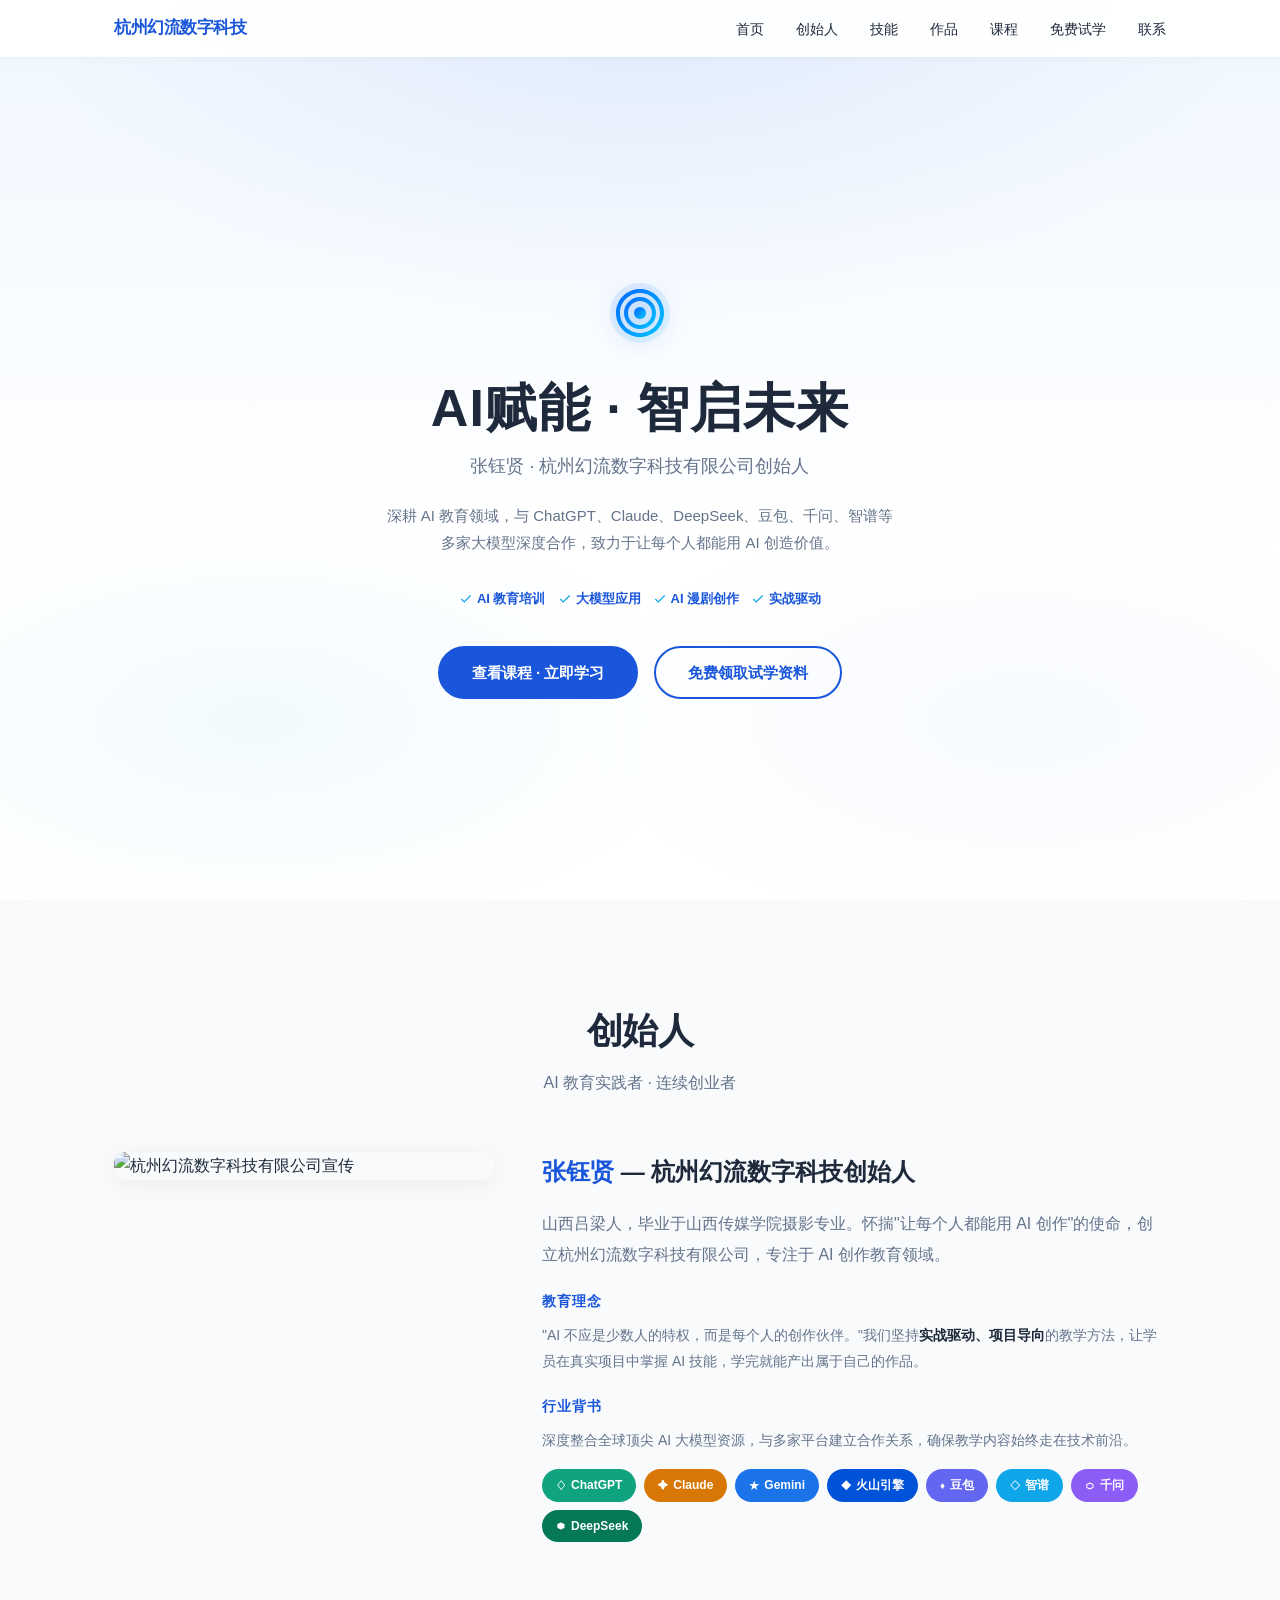
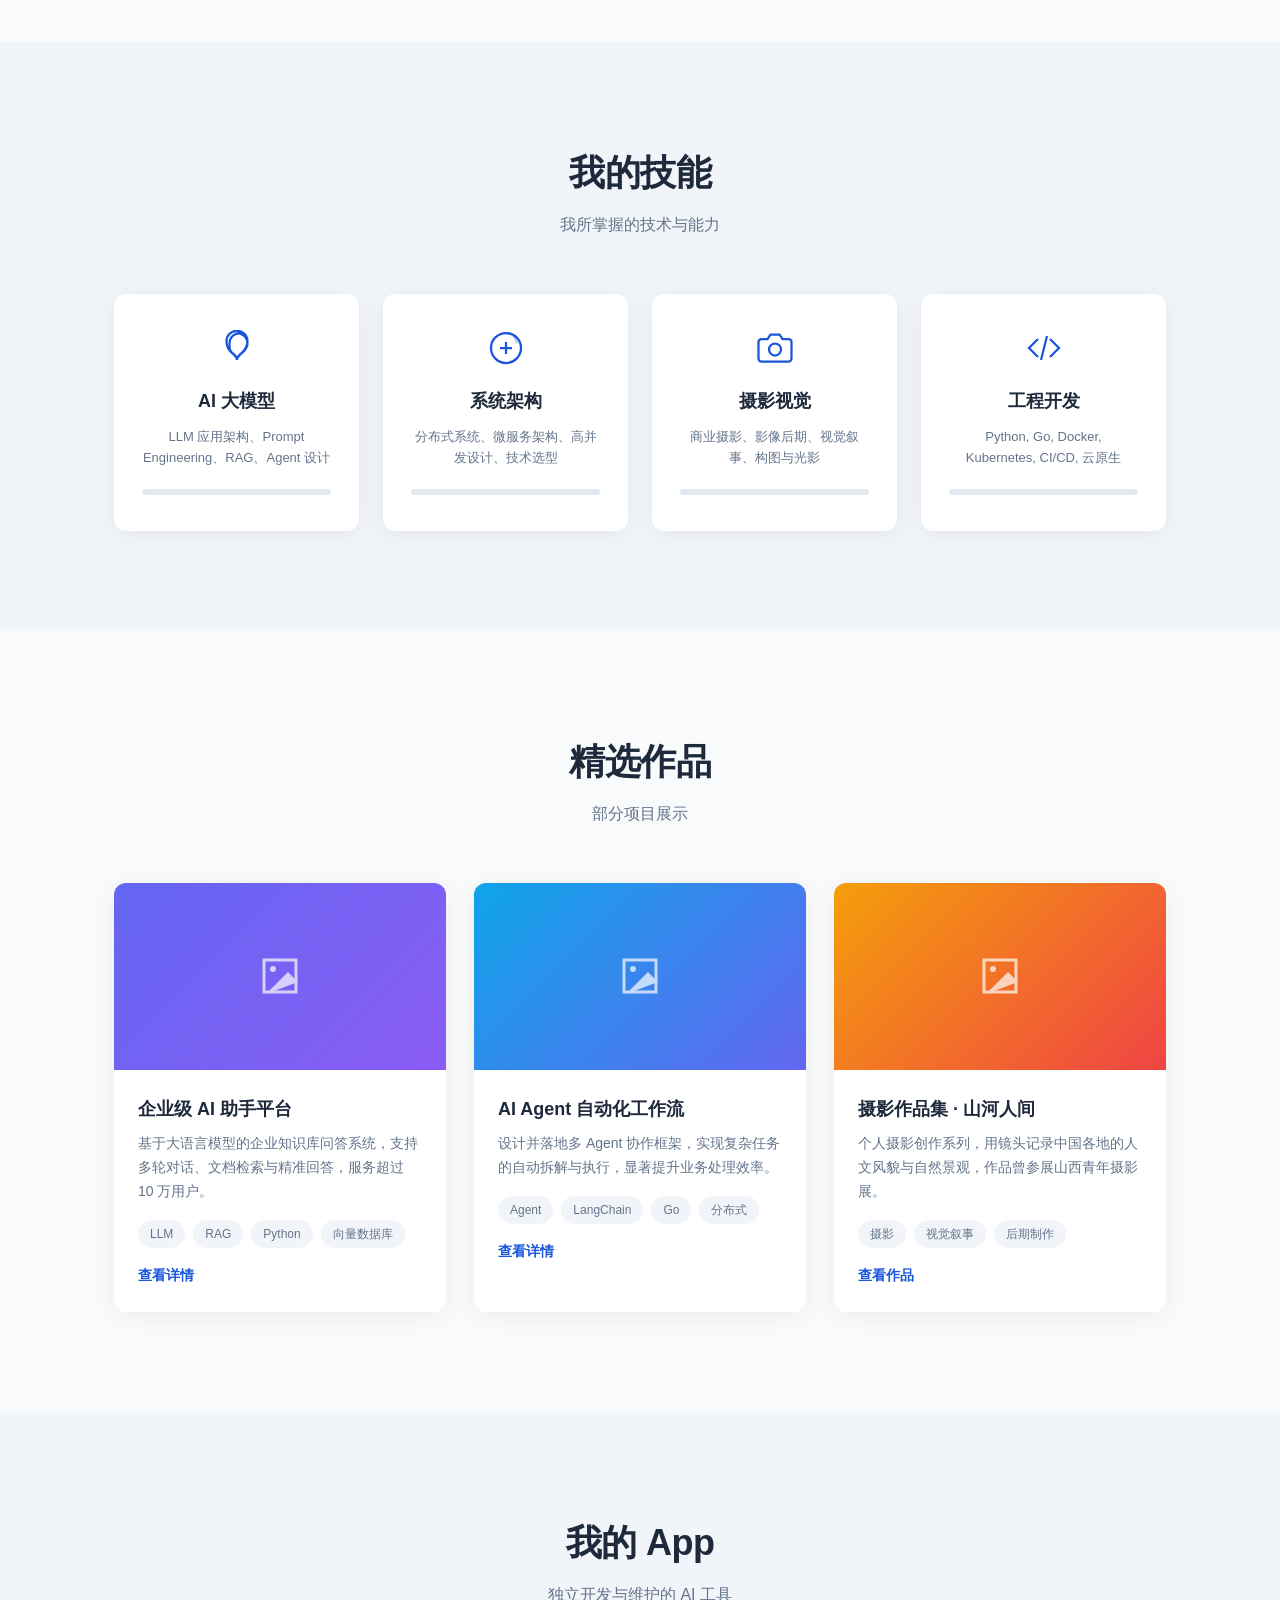
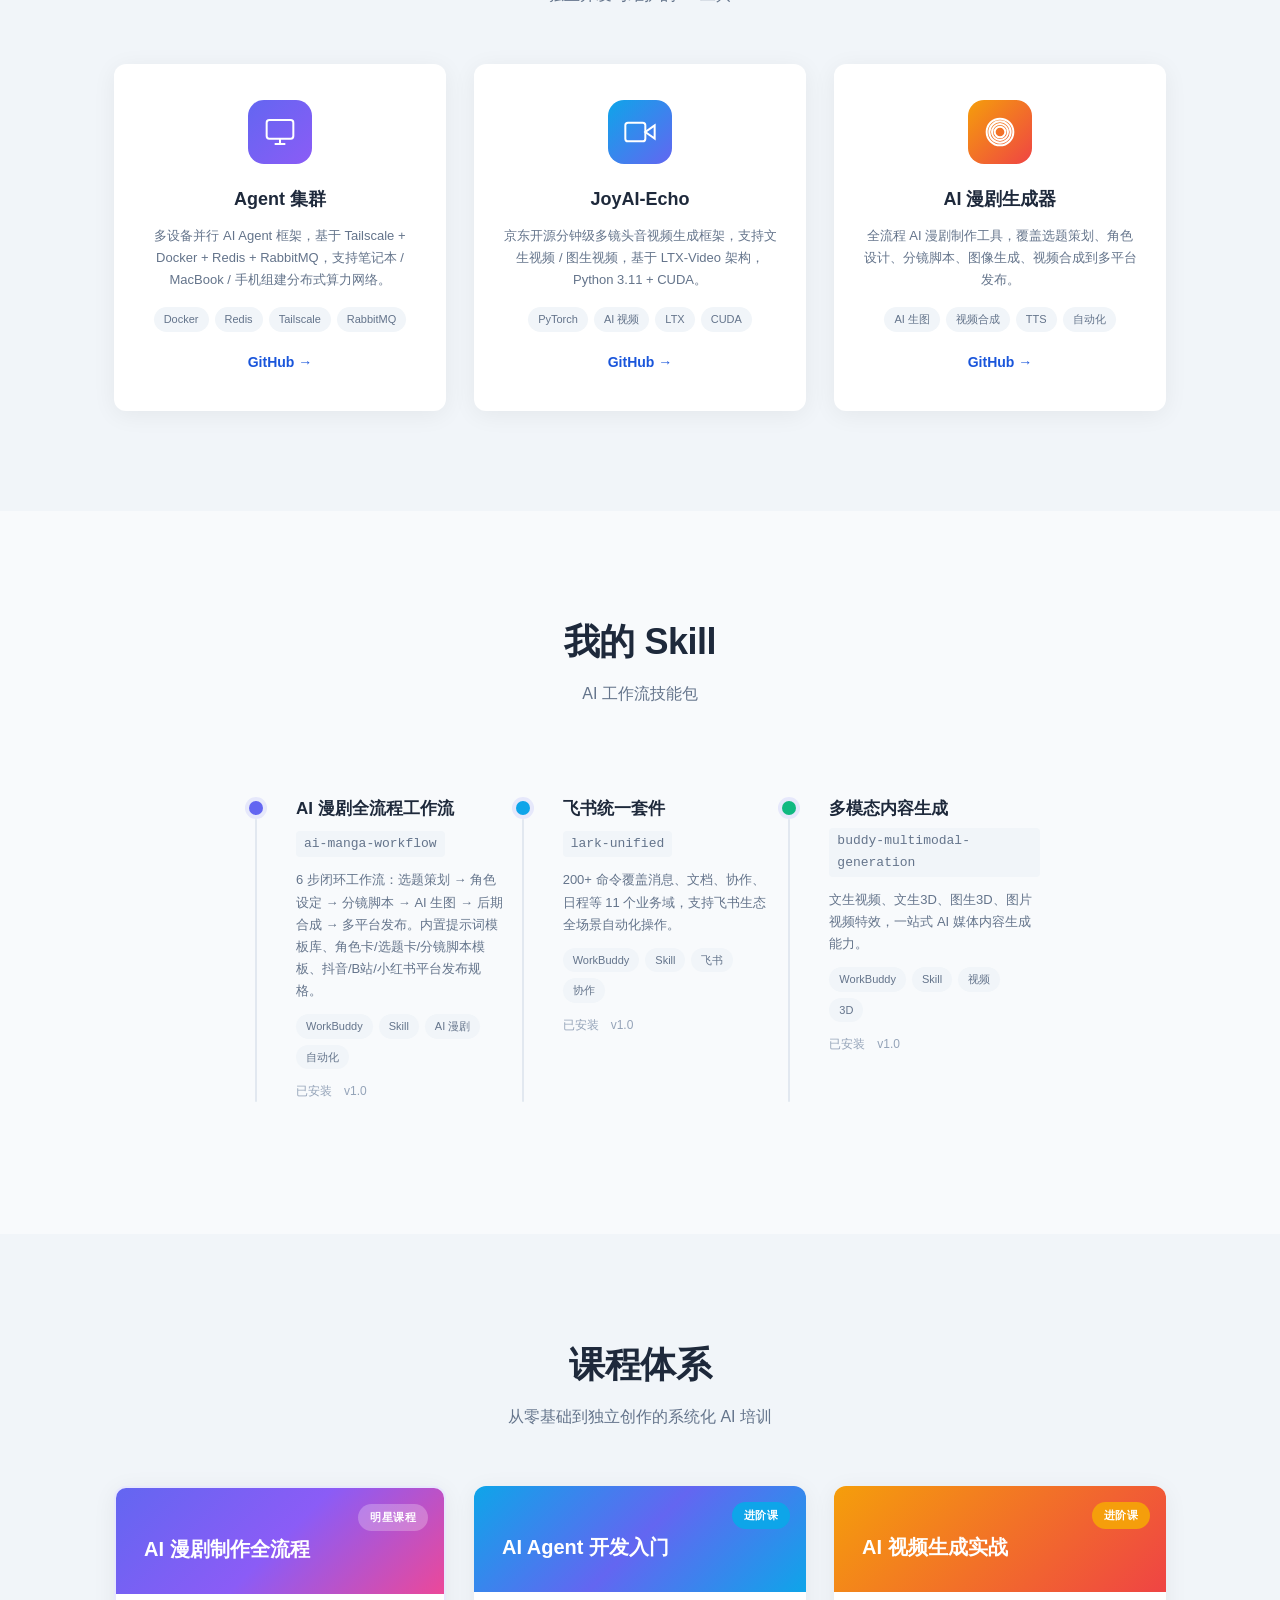
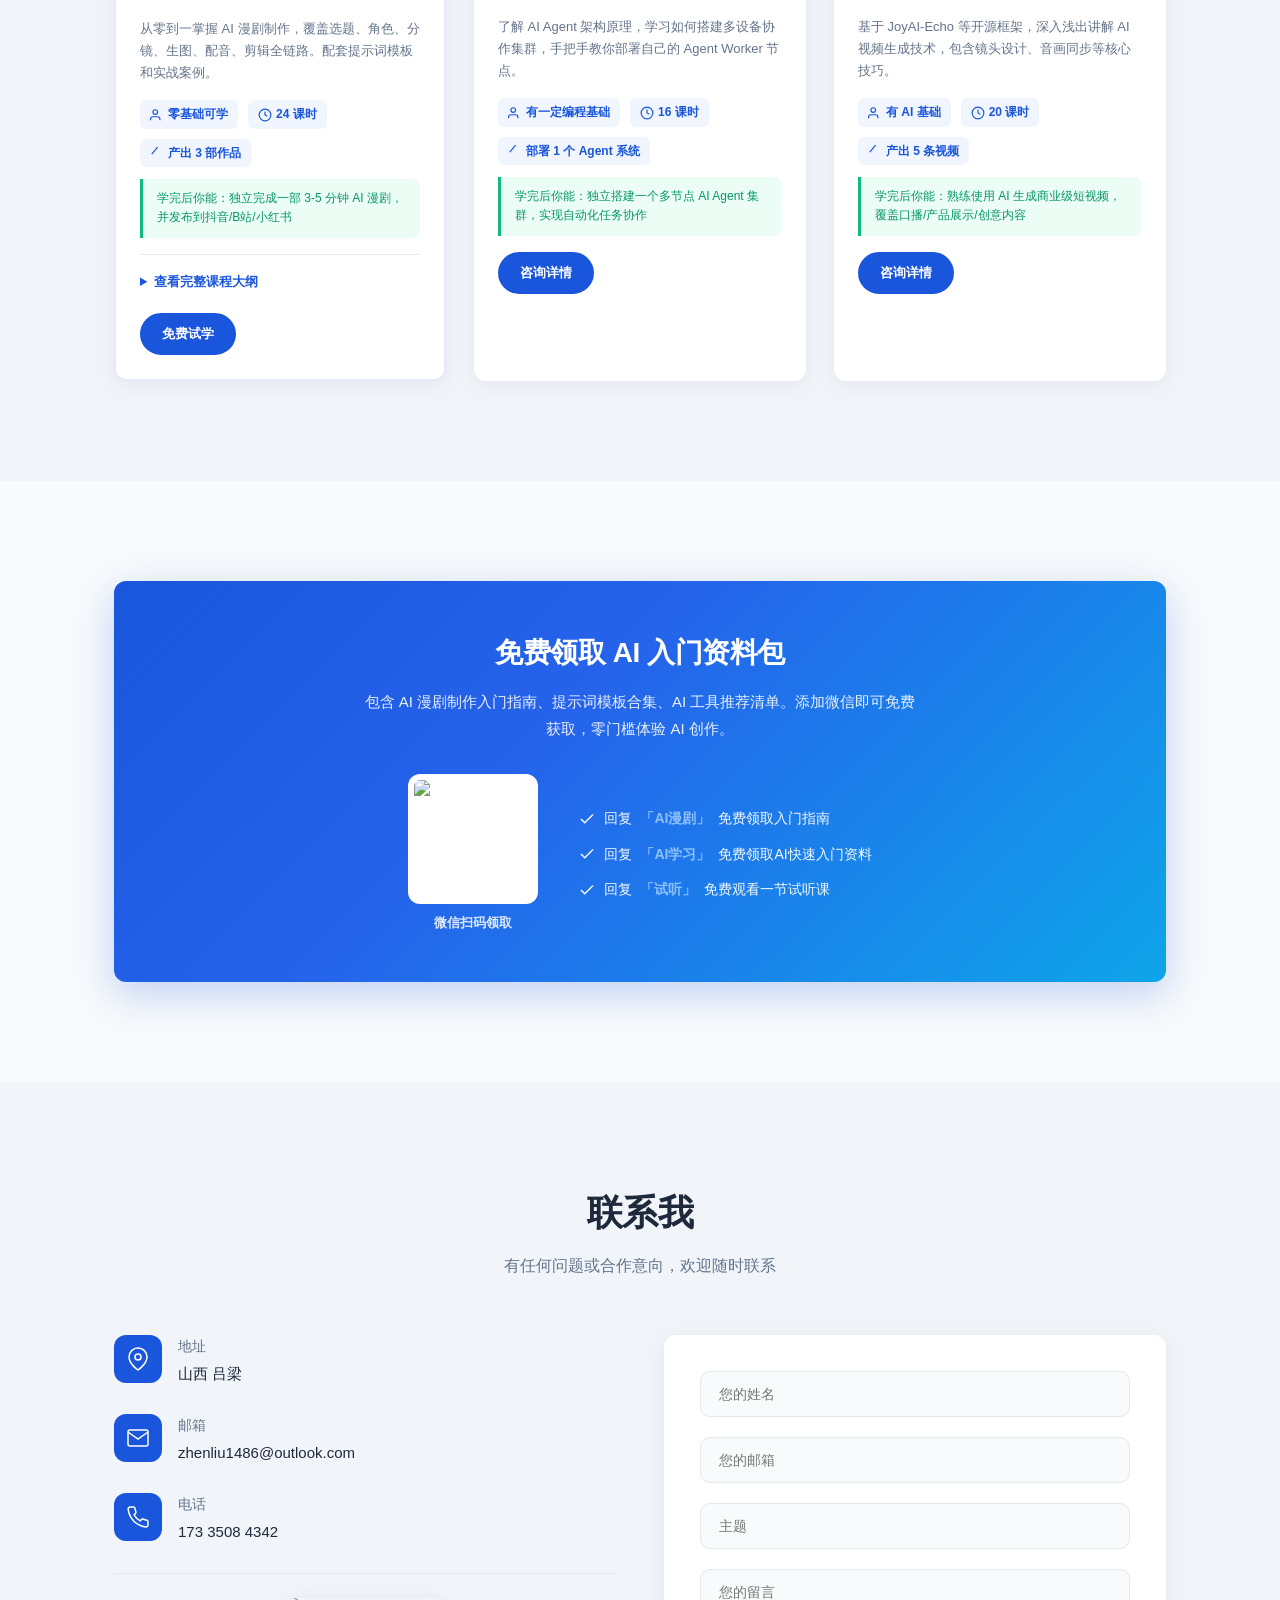
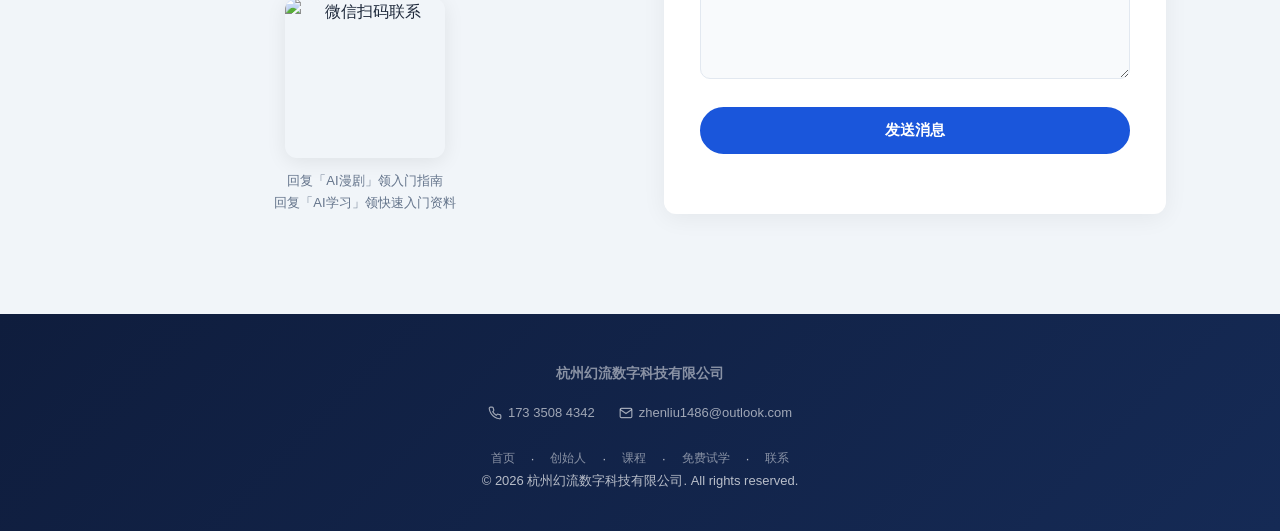
==== commit 12694c97: "教育培训改版：创始人IP + AI合作伙伴 + 课程大纲 + 免费试学入口 + SEO优化" ====
--- a/index.html
+++ b/index.html
@@ -3,25 +3,26 @@
 <head>
   <meta charset="UTF-8" />
   <meta name="viewport" content="width=device-width, initial-scale=1.0" />
-  <title>张钰贤 | AI 架构师</title>
+  <title>张钰贤 AI 漫剧培训 | 零基础学 AI 视频创作 | 杭州幻流科技</title>
+  <meta name="description" content="杭州幻流数字科技旗下 AI 教育培训品牌，创始人张钰贤带你零基础掌握 AI 漫剧制作、AI Agent 开发、AI 视频生成。与 ChatGPT、Claude、DeepSeek、豆包、千问、智谱等大模型深度合作。" />
+  <meta name="keywords" content="AI培训,AI漫剧,AI视频生成,AI教育,张钰贤,杭州幻流科技,AI课程" />
   <link rel="stylesheet" href="style.css" />
 </head>
 <body>
   <!-- 导航栏 -->
   <nav class="navbar" id="navbar">
     <div class="nav-container">
-      <a href="#hero" class="nav-logo">张钰贤</a>
+      <a href="#hero" class="nav-logo">杭州幻流数字科技</a>
       <button class="nav-toggle" id="navToggle" aria-label="菜单">
         <span></span><span></span><span></span>
       </button>
       <ul class="nav-links" id="navLinks">
         <li><a href="#hero">首页</a></li>
-        <li><a href="#about">关于</a></li>
+        <li><a href="#about">创始人</a></li>
         <li><a href="#skills">技能</a></li>
         <li><a href="#projects">作品</a></li>
-        <li><a href="#apps">App</a></li>
-        <li><a href="#tools">Skill</a></li>
-        <li><a href="#courses">教材</a></li>
+        <li><a href="#courses">课程</a></li>
+        <li><a href="#trial">免费试学</a></li>
         <li><a href="#contact">联系</a></li>
       </ul>
     </div>
@@ -29,67 +30,77 @@
 
   <!-- 首页 Hero -->
   <section class="hero" id="hero">
-    <div class="hero-bg-shapes">
-      <div class="shape shape-1"></div>
-      <div class="shape shape-2"></div>
-      <div class="shape shape-3"></div>
-    </div>
+    <div class="hero-bg-gradient"></div>
     <div class="hero-content">
-      <p class="hero-greeting">你好，我是</p>
-      <h1 class="hero-name">张钰贤</h1>
-      <p class="hero-title">AI 架构师 · 摄影师</p>
+      <div class="hero-logo">
+        <svg viewBox="0 0 64 64" width="64" height="64">
+          <defs>
+            <linearGradient id="logoGrad" x1="0%" y1="0%" x2="100%" y2="100%">
+              <stop offset="0%" style="stop-color:#0066ff;stop-opacity:1" />
+              <stop offset="100%" style="stop-color:#00c6ff;stop-opacity:1" />
+            </linearGradient>
+          </defs>
+          <circle cx="32" cy="32" r="30" fill="url(#logoGrad)" opacity="0.1"/>
+          <path d="M32 8C18.7 8 8 18.7 8 32s10.7 24 24 24 24-10.7 24-24S45.3 8 32 8zm0 4c11 0 20 9 20 20s-9 20-20 20S12 43 12 32s9-20 20-20z" fill="url(#logoGrad)"/>
+          <path d="M32 16c-8.8 0-16 7.2-16 16s7.2 16 16 16 16-7.2 16-16S40.8 16 32 16zm0 4c6.6 0 12 5.4 12 12s-5.4 12-12 12-12-5.4-12-12 5.4-12 12-12z" fill="url(#logoGrad)"/>
+          <circle cx="32" cy="32" r="6" fill="url(#logoGrad)"/>
+        </svg>
+      </div>
+      <h1 class="hero-name">AI赋能 · 智启未来</h1>
+      <p class="hero-title">张钰贤 · 杭州幻流数字科技有限公司创始人</p>
       <p class="hero-desc">
-        山西吕梁人，毕业于山西传媒学院摄影专业。专注于 AI 架构设计与视觉创作，将技术与艺术融合，打造有温度的数字体验。
+        深耕 AI 教育领域，与 ChatGPT、Claude、DeepSeek、豆包、千问、智谱等多家大模型深度合作，致力于让每个人都能用 AI 创造价值。
       </p>
+      <div class="hero-tags">
+        <span><svg viewBox="0 0 24 24" width="14" height="14" fill="none" stroke="currentColor" stroke-width="2"><path d="M20 6L9 17l-5-5"/></svg>AI 教育培训</span>
+        <span><svg viewBox="0 0 24 24" width="14" height="14" fill="none" stroke="currentColor" stroke-width="2"><path d="M20 6L9 17l-5-5"/></svg>大模型应用</span>
+        <span><svg viewBox="0 0 24 24" width="14" height="14" fill="none" stroke="currentColor" stroke-width="2"><path d="M20 6L9 17l-5-5"/></svg>AI 漫剧创作</span>
+        <span><svg viewBox="0 0 24 24" width="14" height="14" fill="none" stroke="currentColor" stroke-width="2"><path d="M20 6L9 17l-5-5"/></svg>实战驱动</span>
+      </div>
       <div class="hero-actions">
-        <a href="#contact" class="btn btn-primary">联系我</a>
-        <a href="#projects" class="btn btn-outline">查看作品</a>
-      </div>
-      <div class="hero-social">
-        <a href="#" aria-label="GitHub"><svg viewBox="0 0 24 24" width="22" height="22" fill="currentColor"><path d="M12 0C5.37 0 0 5.37 0 12c0 5.31 3.435 9.795 8.205 11.385.6.105.825-.255.825-.57 0-.285-.015-1.23-.015-2.235-3.015.555-3.795-.735-4.035-1.41-.135-.345-.72-1.41-1.23-1.695-.42-.225-1.02-.78-.015-.795.945-.015 1.62.87 1.845 1.23 1.08 1.815 2.805 1.305 3.495.99.105-.78.42-1.305.765-1.605-2.67-.3-5.46-1.335-5.46-5.925 0-1.305.465-2.385 1.23-3.225-.12-.3-.54-1.53.12-3.18 0 0 1.005-.315 3.3 1.23.96-.27 1.98-.405 3-.405s2.04.135 3 .405c2.295-1.56 3.3-1.23 3.3-1.23.66 1.65.24 2.88.12 3.18.765.84 1.23 1.905 1.23 3.225 0 4.605-2.805 5.625-5.475 5.925.435.375.81 1.095.81 2.22 0 1.605-.015 2.895-.015 3.3 0 .315.225.69.825.57A12.02 12.02 0 0024 12c0-6.63-5.37-12-12-12z"/></svg></a>
-        <a href="#" aria-label="微信"><svg viewBox="0 0 24 24" width="22" height="22" fill="currentColor"><path d="M8.691 2.188C3.891 2.188 0 5.476 0 9.53c0 2.212 1.17 4.203 3.002 5.55a.59.59 0 01.213.665l-.39 1.48c-.019.07-.048.141-.048.213 0 .163.13.295.29.295a.326.326 0 00.167-.054l1.903-1.114a.864.864 0 01.717-.098 10.16 10.16 0 002.837.403c.276 0 .543-.027.811-.05-.857-2.578.157-4.972 1.932-6.446 1.703-1.415 3.882-1.98 5.853-1.838-.576-3.583-4.196-6.348-8.596-6.348zM5.785 5.991c.642 0 1.162.529 1.162 1.18a1.17 1.17 0 01-1.162 1.178A1.17 1.17 0 014.623 7.17c0-.651.52-1.18 1.162-1.18zm5.813 0c.642 0 1.162.529 1.162 1.18a1.17 1.17 0 01-1.162 1.178 1.17 1.17 0 01-1.162-1.178c0-.651.52-1.18 1.162-1.18zm5.34 2.867c-1.797-.052-3.746.512-5.28 1.786-1.72 1.428-2.687 3.72-1.78 6.22.942 2.453 3.666 4.229 6.884 4.229.826 0 1.622-.12 2.361-.336a.722.722 0 01.598.082l1.584.926a.272.272 0 00.14.045c.134 0 .24-.111.24-.247 0-.06-.023-.12-.038-.177l-.327-1.233a.582.582 0 01-.023-.156.49.49 0 01.201-.398C23.024 18.48 24 16.82 24 14.98c0-3.21-2.931-5.837-7.062-6.122zM14.87 13.13c.535 0 .969.44.969.982a.976.976 0 01-.969.983.976.976 0 01-.969-.983c0-.542.434-.982.97-.982zm4.82 0c.535 0 .969.44.969.982a.976.976 0 01-.969.983.976.976 0 01-.969-.983c0-.542.434-.982.97-.982z"/></svg></a>
-        <a href="#" aria-label="邮箱"><svg viewBox="0 0 24 24" width="22" height="22" fill="currentColor"><path d="M20 4H4c-1.1 0-2 .9-2 2v12c0 1.1.9 2 2 2h16c1.1 0 2-.9 2-2V6c0-1.1-.9-2-2-2zm0 4l-8 5-8-5V6l8 5 8-5v2z"/></svg></a>
-      </div>
-    </div>
-  </section>
-
-  <!-- 关于我 -->
+        <a href="#courses" class="btn btn-primary">查看课程 · 立即学习</a>
+        <a href="#trial" class="btn btn-outline">免费领取试学资料</a>
+      </div>
+    </div>
+  </section>
+
+  <!-- 创始人 -->
   <section class="section about" id="about">
     <div class="container">
-      <h2 class="section-title">关于我</h2>
-      <p class="section-subtitle">了解更多关于我的故事</p>
+      <h2 class="section-title">创始人</h2>
+      <p class="section-subtitle">AI 教育实践者 · 连续创业者</p>
       <div class="about-grid">
         <div class="about-avatar">
-          <div class="avatar-placeholder">
-            <svg viewBox="0 0 120 120" width="200" height="200">
-              <defs>
-                <linearGradient id="avatarGrad" x1="0%" y1="0%" x2="100%" y2="100%">
-                  <stop offset="0%" style="stop-color:#6366f1;stop-opacity:1" />
-                  <stop offset="100%" style="stop-color:#8b5cf6;stop-opacity:1" />
-                </linearGradient>
-              </defs>
-              <circle cx="60" cy="60" r="58" fill="url(#avatarGrad)" />
-              <text x="60" y="68" text-anchor="middle" fill="white" font-size="40" font-weight="bold">张</text>
-            </svg>
-          </div>
+          <img
+            src="assets/images/杭州幻流数字科技有限公司宣传.png"
+            alt="杭州幻流数字科技有限公司宣传"
+            class="promo-poster"
+            loading="lazy"
+          />
         </div>
         <div class="about-text">
-          <h3>你好！我是 <span class="highlight">张钰贤</span></h3>
+          <h3><span class="highlight">张钰贤</span> — 杭州幻流数字科技创始人</h3>
           <p>
-            我是一名 AI 架构师，同时拥有山西传媒学院摄影专业的背景。我相信技术的力量，也懂得用镜头捕捉美。将严谨的架构思维与敏锐的视觉感知相结合，是我独特的工作方式。
+            山西吕梁人，毕业于山西传媒学院摄影专业。怀揣"让每个人都能用 AI 创作"的使命，创立杭州幻流数字科技有限公司，专注于 AI 创作教育领域。
           </p>
-          <p>
-            毕业后，我深耕人工智能领域，专注于大模型应用架构与 AI 系统设计。工作之余，我依然保持着对摄影的热爱，用影像记录世界的每一个动人瞬间。
+          <h4 class="philosophy-title">教育理念</h4>
+          <p class="philosophy-text">
+            "AI 不应是少数人的特权，而是每个人的创作伙伴。"我们坚持<strong>实战驱动、项目导向</strong>的教学方法，让学员在真实项目中掌握 AI 技能，学完就能产出属于自己的作品。
           </p>
-          <div class="about-info">
-            <div class="info-item"><span class="info-label">姓名</span><span class="info-value">张钰贤</span></div>
-            <div class="info-item"><span class="info-label">家乡</span><span class="info-value">山西吕梁</span></div>
-            <div class="info-item"><span class="info-label">毕业院校</span><span class="info-value">山西传媒学院</span></div>
-            <div class="info-item"><span class="info-label">专业</span><span class="info-value">摄影专业</span></div>
-            <div class="info-item"><span class="info-label">职位</span><span class="info-value">AI 架构师</span></div>
-            <div class="info-item"><span class="info-label">电话</span><span class="info-value">173 3508 4342</span></div>
-          </div>
-          <a href="#contact" class="btn btn-primary">取得联系</a>
+          <h4 class="philosophy-title">行业背书</h4>
+          <p class="philosophy-text">
+            深度整合全球顶尖 AI 大模型资源，与多家平台建立合作关系，确保教学内容始终走在技术前沿。
+          </p>
+          <div class="partner-grid">
+            <div class="partner-badge" style="background:#10a37f;color:white;"><span class="partner-icon">♢</span>ChatGPT</div>
+            <div class="partner-badge" style="background:#d97706;color:white;"><span class="partner-icon">✦</span>Claude</div>
+            <div class="partner-badge" style="background:#1a73e8;color:white;"><span class="partner-icon">★</span>Gemini</div>
+            <div class="partner-badge" style="background:#0052d9;color:white;"><span class="partner-icon">◆</span>火山引擎</div>
+            <div class="partner-badge" style="background:#6366f1;color:white;"><span class="partner-icon">♦</span>豆包</div>
+            <div class="partner-badge" style="background:#0ea5e9;color:white;"><span class="partner-icon">◇</span>智谱</div>
+            <div class="partner-badge" style="background:#8b5cf6;color:white;"><span class="partner-icon">⬡</span>千问</div>
+            <div class="partner-badge" style="background:#047857;color:white;"><span class="partner-icon">⬢</span>DeepSeek</div>
+          </div>
         </div>
       </div>
     </div>
@@ -320,62 +331,111 @@
   <!-- 教材 -->
   <section class="section courses" id="courses">
     <div class="container">
-      <h2 class="section-title">我的教材</h2>
-      <p class="section-subtitle">AI 创作培训课程</p>
+      <h2 class="section-title">课程体系</h2>
+      <p class="section-subtitle">从零基础到独立创作的系统化 AI 培训</p>
       <div class="courses-grid">
-        <div class="course-card">
+        <div class="course-card course-featured">
           <div class="course-cover" style="background: linear-gradient(135deg, #6366f1 0%, #8b5cf6 50%, #ec4899 100%);">
-            <span class="course-badge">热门</span>
+            <span class="course-badge">明星课程</span>
             <h3>AI 漫剧制作全流程</h3>
           </div>
           <div class="course-body">
             <p>从零到一掌握 AI 漫剧制作，覆盖选题、角色、分镜、生图、配音、剪辑全链路。配套提示词模板和实战案例。</p>
-            <div class="course-info">
-              <span>6 章节</span>
-              <span>实战导向</span>
-            </div>
+            <div class="course-meta-row">
+              <div class="course-meta-item"><svg viewBox="0 0 24 24" width="14" height="14" fill="none" stroke="currentColor" stroke-width="2"><path d="M17 21v-2a4 4 0 00-4-4H5a4 4 0 00-4 4v2"/><circle cx="9" cy="7" r="4"/></svg>零基础可学</div>
+              <div class="course-meta-item"><svg viewBox="0 0 24 24" width="14" height="14" fill="none" stroke="currentColor" stroke-width="2"><circle cx="12" cy="12" r="10"/><path d="M12 6v6l4 2"/></svg>24 课时</div>
+              <div class="course-meta-item"><svg viewBox="0 0 24 24" width="14" height="14" fill="none" stroke="currentColor" stroke-width="2"><polygon points="13 2 3 14h5l-1 8 10-12h-5l1-8z"/></svg>产出 3 部作品</div>
+            </div>
+            <div class="course-outcome">学完后你能：独立完成一部 3-5 分钟 AI 漫剧，并发布到抖音/B站/小红书</div>
+            <details class="course-outline">
+              <summary>查看完整课程大纲</summary>
+              <ol class="outline-list">
+                <li><strong>第1章</strong> AI 漫剧行业认知与工具链搭建 <span class="outline-dur">3课时</span></li>
+                <li><strong>第2章</strong> 选题策划与爆款脚本方法论 <span class="outline-dur">4课时</span></li>
+                <li><strong>第3章</strong> AI 角色设计与一致性控制 <span class="outline-dur">5课时</span></li>
+                <li><strong>第4章</strong> 分镜脚本 + AI 生图实战 <span class="outline-dur">5课时</span></li>
+                <li><strong>第5章</strong> TTS 配音与音效设计 <span class="outline-dur">3课时</span></li>
+                <li><strong>第6章</strong> 视频合成、剪辑与多平台发布 <span class="outline-dur">4课时</span></li>
+              </ol>
+            </details>
             <div class="course-links">
-              <a href="#" class="btn btn-primary btn-sm">查看详情</a>
+              <a href="#trial" class="btn btn-primary btn-sm">免费试学</a>
             </div>
           </div>
         </div>
         <div class="course-card">
           <div class="course-cover" style="background: linear-gradient(135deg, #0ea5e9 0%, #6366f1 50%, #0ea5e9 100%);">
-            <span class="course-badge" style="background:#0ea5e9;">新课</span>
+            <span class="course-badge" style="background:#0ea5e9;">进阶课</span>
             <h3>AI Agent 开发入门</h3>
           </div>
           <div class="course-body">
             <p>了解 AI Agent 架构原理，学习如何搭建多设备协作集群，手把手教你部署自己的 Agent Worker 节点。</p>
-            <div class="course-info">
-              <span>4 章节</span>
-              <span>零基础</span>
-            </div>
+            <div class="course-meta-row">
+              <div class="course-meta-item"><svg viewBox="0 0 24 24" width="14" height="14" fill="none" stroke="currentColor" stroke-width="2"><path d="M17 21v-2a4 4 0 00-4-4H5a4 4 0 00-4 4v2"/><circle cx="9" cy="7" r="4"/></svg>有一定编程基础</div>
+              <div class="course-meta-item"><svg viewBox="0 0 24 24" width="14" height="14" fill="none" stroke="currentColor" stroke-width="2"><circle cx="12" cy="12" r="10"/><path d="M12 6v6l4 2"/></svg>16 课时</div>
+              <div class="course-meta-item"><svg viewBox="0 0 24 24" width="14" height="14" fill="none" stroke="currentColor" stroke-width="2"><polygon points="13 2 3 14h5l-1 8 10-12h-5l1-8z"/></svg>部署 1 个 Agent 系统</div>
+            </div>
+            <div class="course-outcome">学完后你能：独立搭建一个多节点 AI Agent 集群，实现自动化任务协作</div>
             <div class="course-links">
-              <a href="#" class="btn btn-primary btn-sm">查看详情</a>
+              <a href="#trial" class="btn btn-primary btn-sm">咨询详情</a>
             </div>
           </div>
         </div>
         <div class="course-card">
           <div class="course-cover" style="background: linear-gradient(135deg, #f59e0b 0%, #ef4444 100%);">
-            <span class="course-badge" style="background:#f59e0b;">策划中</span>
+            <span class="course-badge" style="background:#f59e0b;">进阶课</span>
             <h3>AI 视频生成实战</h3>
           </div>
           <div class="course-body">
             <p>基于 JoyAI-Echo 等开源框架，深入浅出讲解 AI 视频生成技术，包含镜头设计、音画同步等核心技巧。</p>
-            <div class="course-info">
-              <span>策划中</span>
-              <span>进阶</span>
-            </div>
+            <div class="course-meta-row">
+              <div class="course-meta-item"><svg viewBox="0 0 24 24" width="14" height="14" fill="none" stroke="currentColor" stroke-width="2"><path d="M17 21v-2a4 4 0 00-4-4H5a4 4 0 00-4 4v2"/><circle cx="9" cy="7" r="4"/></svg>有 AI 基础</div>
+              <div class="course-meta-item"><svg viewBox="0 0 24 24" width="14" height="14" fill="none" stroke="currentColor" stroke-width="2"><circle cx="12" cy="12" r="10"/><path d="M12 6v6l4 2"/></svg>20 课时</div>
+              <div class="course-meta-item"><svg viewBox="0 0 24 24" width="14" height="14" fill="none" stroke="currentColor" stroke-width="2"><polygon points="13 2 3 14h5l-1 8 10-12h-5l1-8z"/></svg>产出 5 条视频</div>
+            </div>
+            <div class="course-outcome">学完后你能：熟练使用 AI 生成商业级短视频，覆盖口播/产品展示/创意内容</div>
             <div class="course-links">
-              <a href="#" class="btn btn-primary btn-sm">查看详情</a>
-            </div>
-          </div>
-        </div>
-      </div>
-    </div>
-  </section>
-
-  <!-- 联系我 -->
+              <a href="#trial" class="btn btn-primary btn-sm">咨询详情</a>
+            </div>
+          </div>
+        </div>
+      </div>
+    </div>
+  </section>
+
+  <!-- 免费试学 -->
+  <section class="section trial" id="trial">
+    <div class="container">
+      <div class="trial-banner">
+        <div class="trial-content">
+          <h2 class="trial-title">免费领取 AI 入门资料包</h2>
+          <p class="trial-desc">
+            包含 AI 漫剧制作入门指南、提示词模板合集、AI 工具推荐清单。添加微信即可免费获取，零门槛体验 AI 创作。
+          </p>
+          <div class="trial-actions">
+            <div class="trial-qr">
+              <img src="assets/images/二维码.jpg" alt="微信扫码领取" class="trial-qr-img" loading="lazy" />
+              <span class="trial-qr-hint">微信扫码领取</span>
+            </div>
+            <div class="trial-highlights">
+              <div class="trial-highlight">
+                <svg viewBox="0 0 24 24" width="18" height="18" fill="none" stroke="currentColor" stroke-width="2"><path d="M20 6L9 17l-5-5"/></svg>
+                回复 <strong>「AI漫剧」</strong> 免费领取入门指南
+              </div>
+              <div class="trial-highlight">
+                <svg viewBox="0 0 24 24" width="18" height="18" fill="none" stroke="currentColor" stroke-width="2"><path d="M20 6L9 17l-5-5"/></svg>
+                回复 <strong>「AI学习」</strong> 免费领取AI快速入门资料
+              </div>
+              <div class="trial-highlight">
+                <svg viewBox="0 0 24 24" width="18" height="18" fill="none" stroke="currentColor" stroke-width="2"><path d="M20 6L9 17l-5-5"/></svg>
+                回复 <strong>「试听」</strong> 免费观看一节试听课
+              </div>
+            </div>
+          </div>
+        </div>
+      </div>
+    </div>
+  </section>
   <section class="section contact" id="contact">
     <div class="container">
       <h2 class="section-title">联系我</h2>
@@ -397,7 +457,7 @@
             </div>
             <div>
               <h4>邮箱</h4>
-              <p>zhangyuxian@example.com</p>
+              <p>zhenliu1486@outlook.com</p>
             </div>
           </div>
           <div class="contact-item">
@@ -409,6 +469,15 @@
               <p>173 3508 4342</p>
             </div>
           </div>
+          <div class="contact-qr">
+            <img
+              src="assets/images/二维码.jpg"
+              alt="微信扫码联系"
+              class="qr-code"
+              loading="lazy"
+            />
+            <p class="qr-hint">回复「AI漫剧」领入门指南<br>回复「AI学习」领快速入门资料</p>
+          </div>
         </div>
         <form class="contact-form" id="contactForm">
           <div class="form-group">
@@ -432,16 +501,19 @@
   <!-- 页脚 -->
   <footer class="footer">
     <div class="container">
-      <p>&copy; 2026 张钰贤. All rights reserved.</p>
+      <p class="footer-company">杭州幻流数字科技有限公司</p>
+      <div class="footer-contact">
+        <span><svg viewBox="0 0 24 24" width="14" height="14" fill="none" stroke="currentColor" stroke-width="2"><path d="M22 16.92v3a2 2 0 01-2.18 2 19.79 19.79 0 01-8.63-3.07 19.5 19.5 0 01-6-6A19.79 19.79 0 012.12 4.18 2 2 0 014.11 2h3a2 2 0 012 1.72 12.84 12.84 0 00.7 2.81 2 2 0 01-.45 2.11L8.09 9.91a16 16 0 006 6l1.27-1.27a2 2 0 012.11-.45 12.84 12.84 0 002.81.7A2 2 0 0122 16.92z"/></svg> 173 3508 4342</span>
+        <span><svg viewBox="0 0 24 24" width="14" height="14" fill="none" stroke="currentColor" stroke-width="2"><path d="M4 4h16c1.1 0 2 .9 2 2v12c0 1.1-.9 2-2 2H4c-1.1 0-2-.9-2-2V6c0-1.1.9-2 2-2z"/><path d="M22 6l-10 7L2 6"/></svg> zhenliu1486@outlook.com</span>
+      </div>
       <p class="footer-links">
         <a href="#hero">首页</a> ·
-        <a href="#about">关于</a> ·
-        <a href="#projects">作品</a> ·
-        <a href="#apps">App</a> ·
-        <a href="#tools">Skill</a> ·
-        <a href="#courses">教材</a> ·
+        <a href="#about">创始人</a> ·
+        <a href="#courses">课程</a> ·
+        <a href="#trial">免费试学</a> ·
         <a href="#contact">联系</a>
       </p>
+      <p>&copy; 2026 杭州幻流数字科技有限公司. All rights reserved.</p>
     </div>
   </footer>
 
--- a/style.css
+++ b/style.css
@@ -1,9 +1,9 @@
 /* ========== CSS Variables & Reset ========== */
 :root {
-  --primary: #6366f1;
-  --primary-dark: #4f46e5;
-  --primary-light: #a5b4fc;
-  --accent: #8b5cf6;
+  --primary: #1a56db;
+  --primary-dark: #1045b8;
+  --primary-light: #93c5fd;
+  --accent: #0ea5e9;
   --bg: #f8fafc;
   --bg-card: #ffffff;
   --text: #1e293b;
@@ -11,7 +11,7 @@
   --border: #e2e8f0;
   --radius: 12px;
   --shadow: 0 4px 24px rgba(0,0,0,0.06);
-  --shadow-hover: 0 12px 40px rgba(99,102,241,0.15);
+  --shadow-hover: 0 12px 40px rgba(26,86,219,0.15);
   --transition: 0.3s cubic-bezier(0.4, 0, 0.2, 1);
 }
 
@@ -75,13 +75,13 @@
 
 .btn-outline {
   background: transparent;
+  color: var(--primary);
+  border-color: var(--primary);
+}
+.btn-outline:hover {
+  background: var(--primary);
   color: white;
-  border-color: rgba(255,255,255,0.5);
-}
-.btn-outline:hover {
-  background: white;
-  color: var(--primary);
-  border-color: white;
+  border-color: var(--primary);
   transform: translateY(-2px);
 }
 
@@ -114,15 +114,15 @@
   left: 0;
   right: 0;
   z-index: 1000;
-  padding: 16px 0;
-  transition: var(--transition);
-}
-
-.navbar.scrolled {
+  padding: 14px 0;
+  transition: var(--transition);
   background: rgba(255,255,255,0.92);
   backdrop-filter: blur(12px);
-  box-shadow: 0 1px 12px rgba(0,0,0,0.06);
-  padding: 10px 0;
+  box-shadow: 0 1px 8px rgba(0,0,0,0.04);
+}
+
+.navbar.scrolled {
+  box-shadow: 0 1px 16px rgba(0,0,0,0.08);
 }
 
 .nav-container {
@@ -135,12 +135,12 @@
 }
 
 .nav-logo {
-  font-size: 22px;
+  font-size: 17px;
   font-weight: 800;
-  color: white;
+  color: var(--primary);
   letter-spacing: -0.5px;
-}
-.navbar.scrolled .nav-logo { color: var(--primary); }
+  white-space: nowrap;
+}
 
 .nav-links {
   display: flex;
@@ -150,7 +150,7 @@
 .nav-links a {
   font-size: 14px;
   font-weight: 500;
-  color: rgba(255,255,255,0.85);
+  color: var(--text);
   position: relative;
 }
 .nav-links a::after {
@@ -160,12 +160,10 @@
   left: 0;
   width: 0;
   height: 2px;
-  background: white;
+  background: var(--primary);
   transition: var(--transition);
 }
 .nav-links a:hover::after { width: 100%; }
-.navbar.scrolled .nav-links a { color: var(--text); }
-.navbar.scrolled .nav-links a::after { background: var(--primary); }
 
 .nav-toggle {
   display: none;
@@ -179,11 +177,10 @@
 .nav-toggle span {
   width: 24px;
   height: 2px;
-  background: white;
+  background: var(--text);
   border-radius: 2px;
   transition: var(--transition);
 }
-.navbar.scrolled .nav-toggle span { background: var(--text); }
 
 /* ========== Hero ========== */
 .hero {
@@ -192,93 +189,88 @@
   align-items: center;
   justify-content: center;
   text-align: center;
-  background: linear-gradient(135deg, #0f172a 0%, #1e1b4b 50%, #312e81 100%);
+  background: linear-gradient(180deg, #f0f7ff 0%, #ffffff 60%);
   position: relative;
   overflow: hidden;
-}
-
-.hero-bg-shapes {
+  padding-top: 80px;
+}
+
+.hero-bg-gradient {
   position: absolute;
   inset: 0;
-  overflow: hidden;
-}
-
-.shape {
-  position: absolute;
-  border-radius: 50%;
-  opacity: 0.12;
-}
-
-.shape-1 {
-  width: 500px; height: 500px;
-  background: var(--primary);
-  top: -100px; right: -100px;
-  animation: float 8s ease-in-out infinite;
-}
-
-.shape-2 {
-  width: 400px; height: 400px;
-  background: var(--accent);
-  bottom: -80px; left: -80px;
-  animation: float 10s ease-in-out infinite reverse;
-}
-
-.shape-3 {
-  width: 200px; height: 200px;
-  background: #ec4899;
-  top: 40%; left: 60%;
-  animation: float 6s ease-in-out infinite 2s;
-}
-
-@keyframes float {
-  0%, 100% { transform: translate(0, 0) scale(1); }
-  50% { transform: translate(30px, -30px) scale(1.05); }
+  background: 
+    radial-gradient(ellipse 80% 60% at 50% 0%, rgba(26,86,219,0.08) 0%, transparent 60%),
+    radial-gradient(ellipse 60% 40% at 20% 80%, rgba(14,165,233,0.05) 0%, transparent 60%),
+    radial-gradient(ellipse 60% 40% at 80% 80%, rgba(59,130,246,0.04) 0%, transparent 60%);
+  pointer-events: none;
 }
 
 .hero-content {
   position: relative;
   z-index: 1;
   padding: 0 24px;
-}
-
-.hero-greeting {
+  max-width: 700px;
+}
+
+.hero-logo {
+  margin-bottom: 32px;
+  display: flex;
+  justify-content: center;
+}
+
+.hero-logo svg {
+  filter: drop-shadow(0 4px 12px rgba(26,86,219,0.2));
+}
+
+.hero-name {
+  font-size: clamp(32px, 6vw, 52px);
+  font-weight: 900;
+  color: var(--text);
+  line-height: 1.2;
+  margin-bottom: 12px;
+  letter-spacing: 1px;
+}
+
+.hero-title {
   font-size: 18px;
-  color: var(--primary-light);
-  margin-bottom: 12px;
-  letter-spacing: 2px;
-  text-transform: uppercase;
+  color: var(--text-light);
+  margin-bottom: 20px;
   font-weight: 500;
 }
 
-.hero-name {
-  font-size: clamp(48px, 8vw, 88px);
-  font-weight: 900;
-  color: white;
-  line-height: 1.05;
-  margin-bottom: 16px;
-  letter-spacing: -2px;
-}
-
-.hero-title {
-  font-size: 20px;
-  color: rgba(255,255,255,0.7);
-  margin-bottom: 24px;
-  font-weight: 400;
-}
-
 .hero-desc {
-  font-size: 16px;
-  color: rgba(255,255,255,0.55);
-  max-width: 500px;
-  margin: 0 auto 36px;
+  font-size: 15px;
+  color: var(--text-light);
+  max-width: 520px;
+  margin: 0 auto 32px;
   line-height: 1.8;
 }
 
+.hero-tags {
+  display: flex;
+  flex-wrap: wrap;
+  gap: 12px;
+  justify-content: center;
+  margin-bottom: 36px;
+}
+
+.hero-tags span {
+  font-size: 13px;
+  font-weight: 600;
+  color: var(--primary);
+  display: flex;
+  align-items: center;
+  gap: 4px;
+}
+
+.hero-tags span svg {
+  color: var(--accent);
+}
+
 .hero-actions {
   display: flex;
   gap: 16px;
   justify-content: center;
-  margin-bottom: 40px;
 }
 
 .hero-social {
@@ -310,9 +302,56 @@
 
 .about-grid {
   display: grid;
-  grid-template-columns: 300px 1fr;
-  gap: 64px;
+  grid-template-columns: 380px 1fr;
+  gap: 48px;
   align-items: start;
+}
+
+.philosophy-title {
+  font-size: 14px;
+  font-weight: 700;
+  color: var(--primary);
+  margin: 20px 0 8px;
+  text-transform: uppercase;
+  letter-spacing: 1px;
+}
+
+.philosophy-text {
+  font-size: 14px;
+  color: var(--text-light);
+  line-height: 1.8;
+  margin-bottom: 8px;
+}
+
+.philosophy-text strong {
+  color: var(--text);
+}
+
+.partner-grid {
+  display: flex;
+  flex-wrap: wrap;
+  gap: 8px;
+  margin-top: 16px;
+}
+
+.partner-badge {
+  font-size: 12px;
+  font-weight: 600;
+  padding: 6px 14px;
+  border-radius: 50px;
+  display: flex;
+  align-items: center;
+  gap: 5px;
+  transition: var(--transition);
+}
+
+.partner-badge:hover {
+  transform: translateY(-2px);
+  box-shadow: 0 4px 12px rgba(0,0,0,0.15);
+}
+
+.partner-icon {
+  font-size: 10px;
 }
 
 .avatar-placeholder {
@@ -324,6 +363,17 @@
   width: 100%;
   height: auto;
   display: block;
+}
+
+.promo-poster {
+  width: 100%;
+  border-radius: var(--radius);
+  box-shadow: var(--shadow);
+  transition: var(--transition);
+}
+.promo-poster:hover {
+  transform: scale(1.02);
+  box-shadow: var(--shadow-hover);
 }
 
 .about-text h3 {
@@ -732,6 +782,91 @@
   margin-bottom: 16px;
 }
 
+.course-meta-row {
+  display: flex;
+  flex-wrap: wrap;
+  gap: 10px;
+  margin-bottom: 12px;
+}
+
+.course-meta-item {
+  display: flex;
+  align-items: center;
+  gap: 4px;
+  font-size: 12px;
+  color: var(--primary);
+  font-weight: 600;
+  background: rgba(26,86,219,0.06);
+  padding: 4px 10px;
+  border-radius: 6px;
+}
+
+.course-outcome {
+  font-size: 12px;
+  color: #059669;
+  background: #ecfdf5;
+  border-left: 3px solid #10b981;
+  padding: 10px 14px;
+  border-radius: 0 8px 8px 0;
+  margin-bottom: 16px;
+  line-height: 1.6;
+  font-weight: 500;
+}
+
+.course-outline {
+  margin-bottom: 16px;
+  border-top: 1px solid var(--border);
+  padding-top: 12px;
+}
+
+.course-outline summary {
+  font-size: 13px;
+  font-weight: 600;
+  color: var(--primary);
+  cursor: pointer;
+  padding: 4px 0;
+  user-select: none;
+}
+
+.course-outline summary:hover {
+  color: var(--primary-dark);
+}
+
+.outline-list {
+  margin-top: 10px;
+  padding-left: 0;
+  list-style: none;
+}
+
+.outline-list li {
+  font-size: 12px;
+  color: var(--text-light);
+  padding: 6px 0;
+  border-bottom: 1px dashed var(--border);
+  display: flex;
+  justify-content: space-between;
+  align-items: center;
+}
+
+.outline-list li:last-child {
+  border-bottom: none;
+}
+
+.outline-list li strong {
+  color: var(--text);
+  margin-right: 6px;
+}
+
+.outline-dur {
+  font-size: 11px;
+  color: #94a3b8;
+  flex-shrink: 0;
+}
+
+.course-featured {
+  border: 2px solid rgba(99,102,241,0.15);
+}
+
 .course-info {
   display: flex;
   gap: 16px;
@@ -753,6 +888,88 @@
 .btn-sm {
   padding: 8px 20px;
   font-size: 13px;
+}
+
+/* ========== Trial Section ========== */
+.trial { background: var(--bg); }
+
+.trial-banner {
+  background: linear-gradient(135deg, #1a56db 0%, #2563eb 40%, #0ea5e9 100%);
+  border-radius: var(--radius);
+  padding: 48px 40px;
+  color: white;
+  box-shadow: 0 12px 40px rgba(26,86,219,0.25);
+}
+
+.trial-content {
+  max-width: 800px;
+  margin: 0 auto;
+  text-align: center;
+}
+
+.trial-title {
+  font-size: 28px;
+  font-weight: 800;
+  margin-bottom: 12px;
+  letter-spacing: -0.5px;
+}
+
+.trial-desc {
+  font-size: 15px;
+  opacity: 0.9;
+  line-height: 1.8;
+  margin-bottom: 32px;
+  max-width: 560px;
+  margin-left: auto;
+  margin-right: auto;
+}
+
+.trial-actions {
+  display: flex;
+  align-items: center;
+  justify-content: center;
+  gap: 40px;
+  flex-wrap: wrap;
+}
+
+.trial-qr {
+  display: flex;
+  flex-direction: column;
+  align-items: center;
+  gap: 8px;
+}
+
+.trial-qr-img {
+  width: 130px;
+  height: 130px;
+  border-radius: 12px;
+  background: white;
+  padding: 6px;
+}
+
+.trial-qr-hint {
+  font-size: 13px;
+  opacity: 0.85;
+  font-weight: 600;
+}
+
+.trial-highlights {
+  display: flex;
+  flex-direction: column;
+  gap: 12px;
+  text-align: left;
+}
+
+.trial-highlight {
+  font-size: 14px;
+  display: flex;
+  align-items: center;
+  gap: 8px;
+  opacity: 0.95;
+}
+
+.trial-highlight strong {
+  color: #93c5fd;
 }
 
 /* ========== Contact ========== */
@@ -792,6 +1009,27 @@
 
 .contact-item p {
   font-size: 15px;
+  font-weight: 500;
+}
+
+.contact-qr {
+  margin-top: 12px;
+  padding-top: 24px;
+  border-top: 1px solid var(--border);
+  text-align: center;
+}
+
+.qr-code {
+  width: 160px;
+  height: 160px;
+  margin: 0 auto 12px;
+  border-radius: 12px;
+  box-shadow: 0 4px 20px rgba(0,0,0,0.08);
+}
+
+.qr-hint {
+  font-size: 13px;
+  color: var(--text-light);
   font-weight: 500;
 }
 
@@ -824,33 +1062,57 @@
 .form-group textarea:focus {
   outline: none;
   border-color: var(--primary);
-  box-shadow: 0 0 0 3px rgba(99,102,241,0.1);
+  box-shadow: 0 0 0 3px rgba(26,86,219,0.1);
 }
 
 .form-group textarea { resize: vertical; }
 
 /* ========== Footer ========== */
 .footer {
-  background: #0f172a;
+  background: linear-gradient(135deg, #0f1d3d 0%, #152a55 100%);
+  color: rgba(255,255,255,0.7);
+  text-align: center;
+  padding: 48px 0 40px;
+  font-size: 13px;
+}
+
+.footer p:first-child {
+  margin-bottom: 8px;
+  font-size: 14px;
   color: rgba(255,255,255,0.5);
-  text-align: center;
-  padding: 40px 0;
-  font-size: 14px;
-}
-
-.footer p:first-child {
+}
+
+.footer-company {
+  font-size: 16px;
+  font-weight: 700;
+  color: rgba(255,255,255,0.9);
   margin-bottom: 12px;
 }
 
-.footer-links {
-  display: flex;
-  gap: 16px;
-  justify-content: center;
-}
-
-.footer-links a {
+.footer-contact {
+  display: flex;
+  gap: 24px;
+  justify-content: center;
+  margin: 16px 0 24px;
+}
+
+.footer-contact span {
+  display: flex;
+  align-items: center;
+  gap: 6px;
   color: rgba(255,255,255,0.6);
   font-size: 13px;
+}
+
+.footer-links {
+  display: flex;
+  gap: 16px;
+  justify-content: center;
+}
+
+.footer-links a {
+  color: rgba(255,255,255,0.5);
+  font-size: 12px;
 }
 .footer-links a:hover { color: white; }
 
@@ -873,7 +1135,12 @@
   .courses-grid { grid-template-columns: repeat(2, 1fr); }
   .tools-grid { max-width: 100%; }
   .about-grid { grid-template-columns: 1fr; justify-items: center; }
+  .about-avatar { max-width: 500px; width: 100%; }
   .about-text { text-align: center; }
+  .partner-grid { justify-content: center; }
+  .trial-banner { padding: 36px 24px; }
+  .trial-actions { flex-direction: column; gap: 24px; }
+  .trial-highlights { align-items: center; text-align: center; }
   .about-info { grid-template-columns: 1fr 1fr; }
 }
 
@@ -900,8 +1167,12 @@
   .nav-links.open { right: 0; }
   .nav-links a { color: var(--text) !important; font-size: 16px; }
   
-  .hero-name { font-size: 42px; letter-spacing: -1px; }
+  .hero-name { font-size: 28px; letter-spacing: 0; }
   .hero-actions { flex-direction: column; align-items: center; }
+  .footer-contact { flex-direction: column; gap: 8px; align-items: center; }
+  .trial-title { font-size: 22px; }
+  .course-meta-row { justify-content: center; }
+  .trial-actions { flex-direction: column; gap: 20px; }
   
   .projects-grid { grid-template-columns: 1fr; }
   .apps-grid { grid-template-columns: 1fr; }
@@ -913,6 +1184,6 @@
 
 @media (max-width: 480px) {
   .about-info { grid-template-columns: 1fr; }
-  .hero-greeting { font-size: 14px; }
   .hero-title { font-size: 16px; }
-}
+  .hero-tags { gap: 8px; }
+}
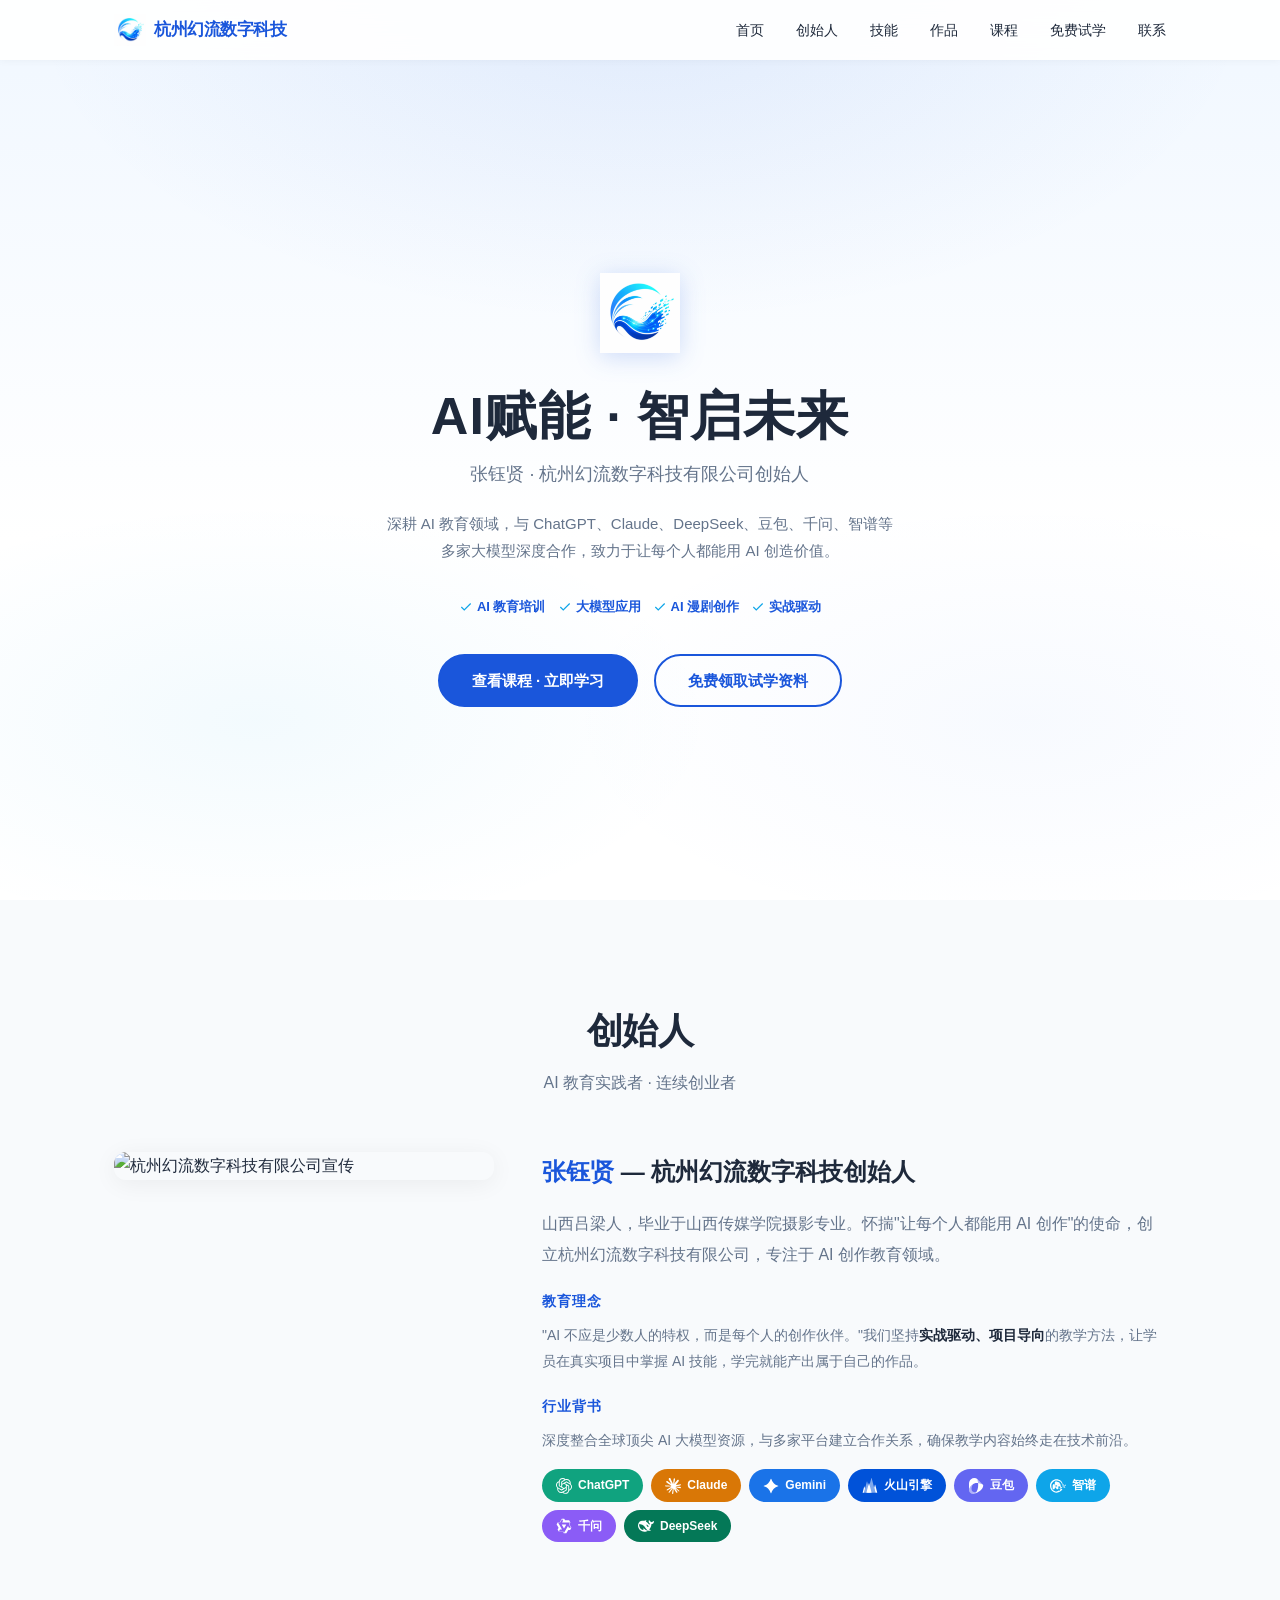
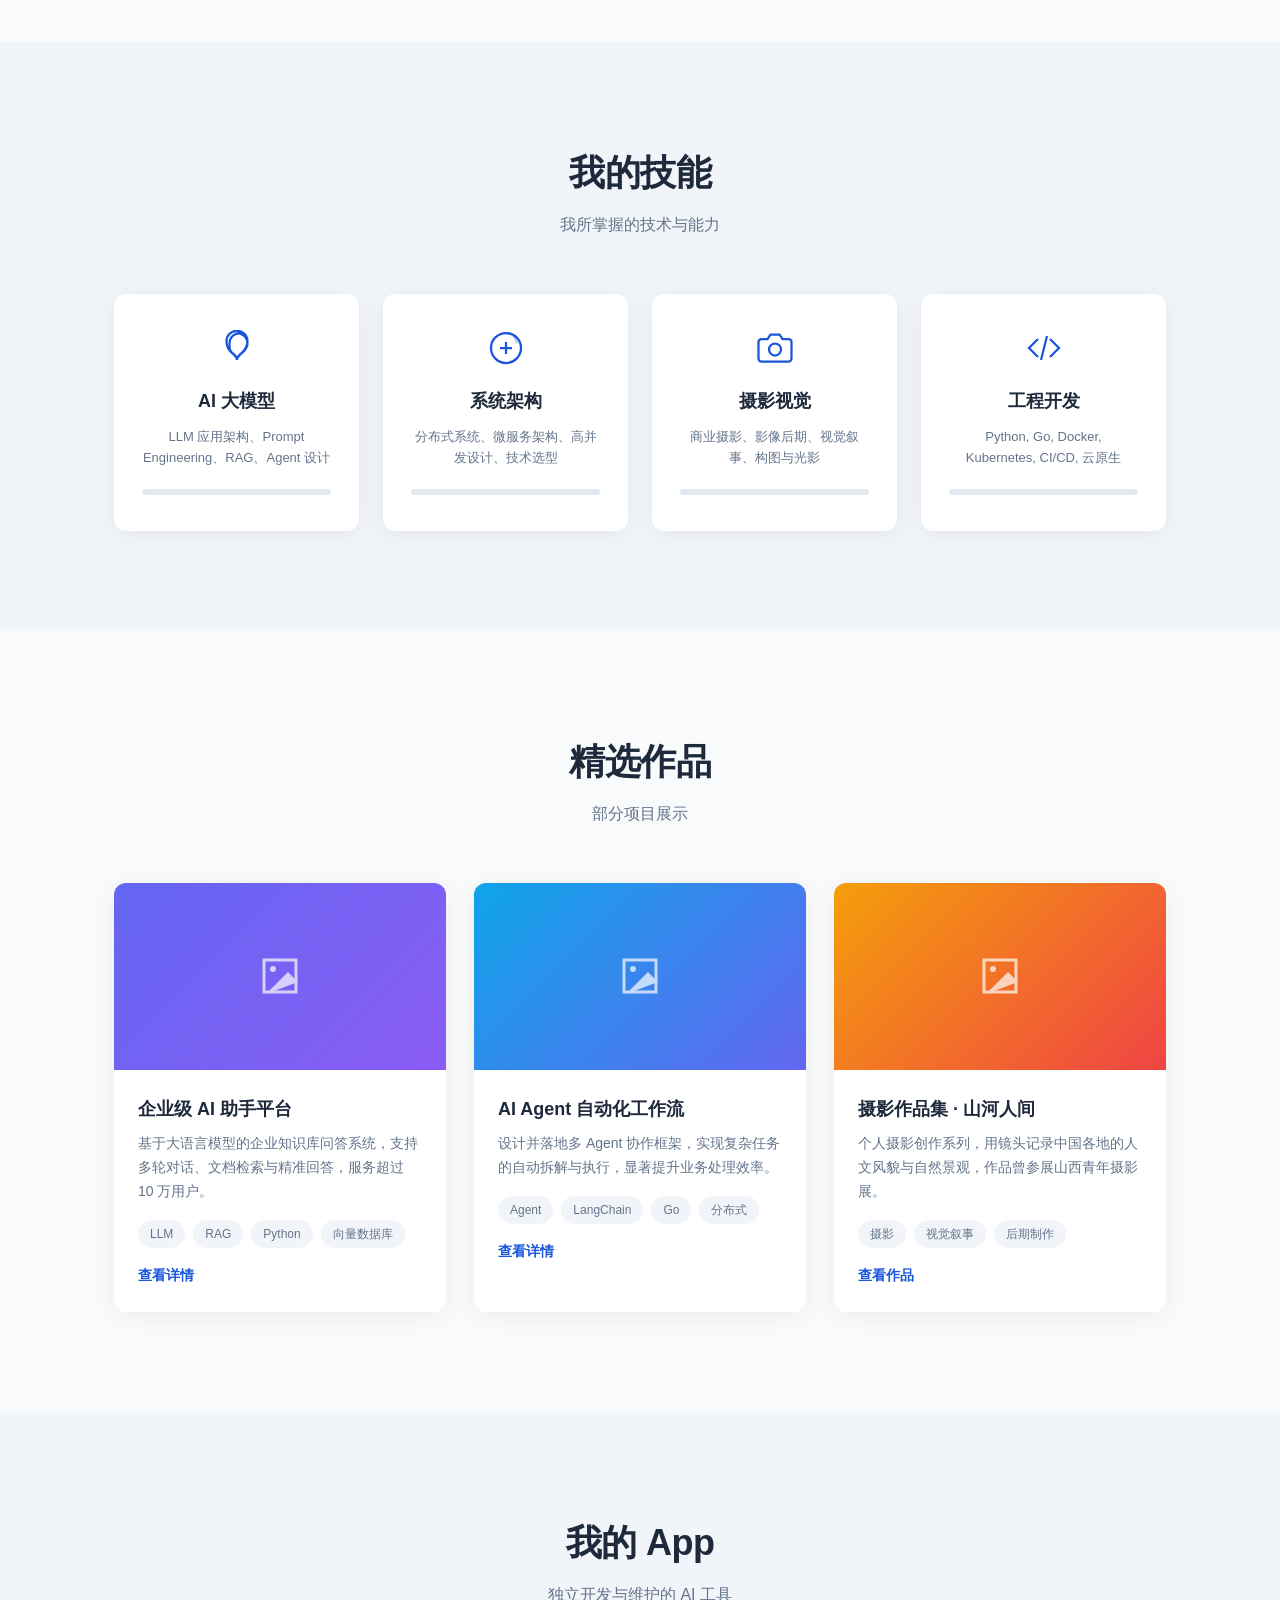
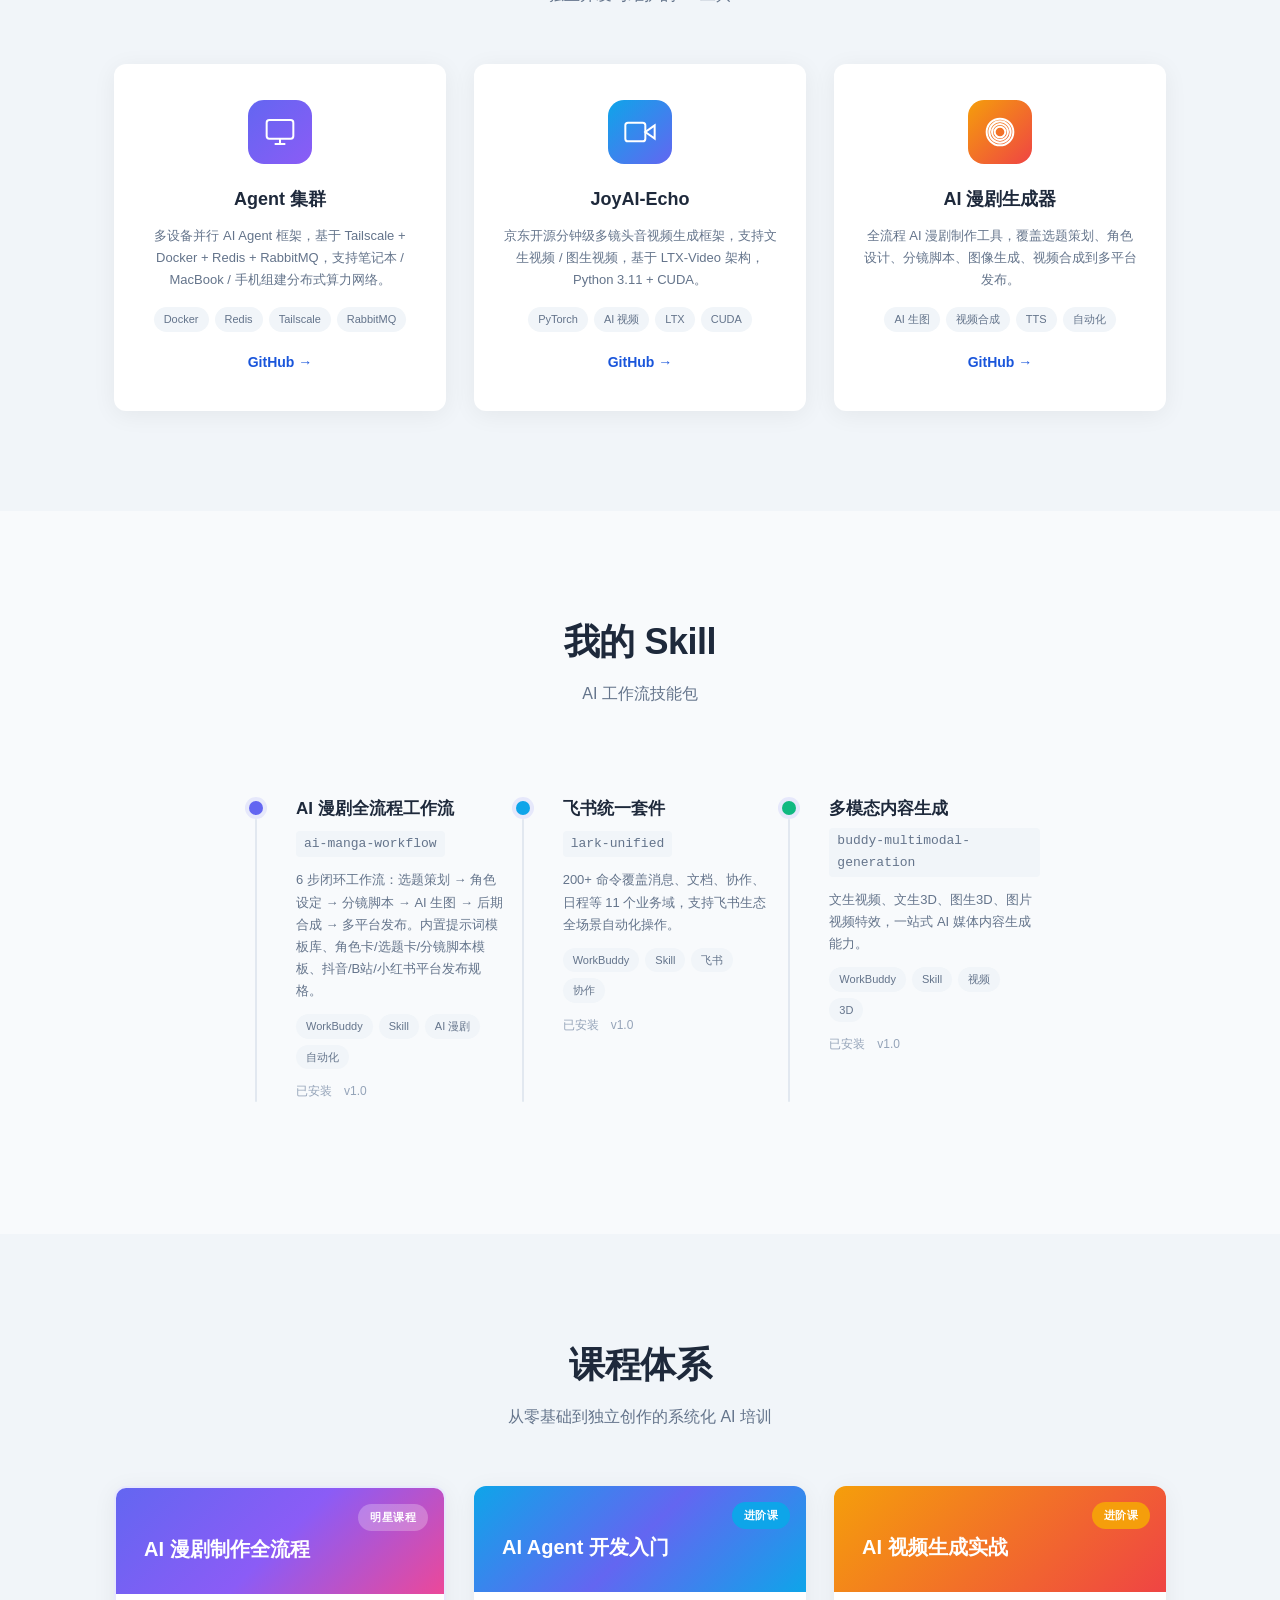
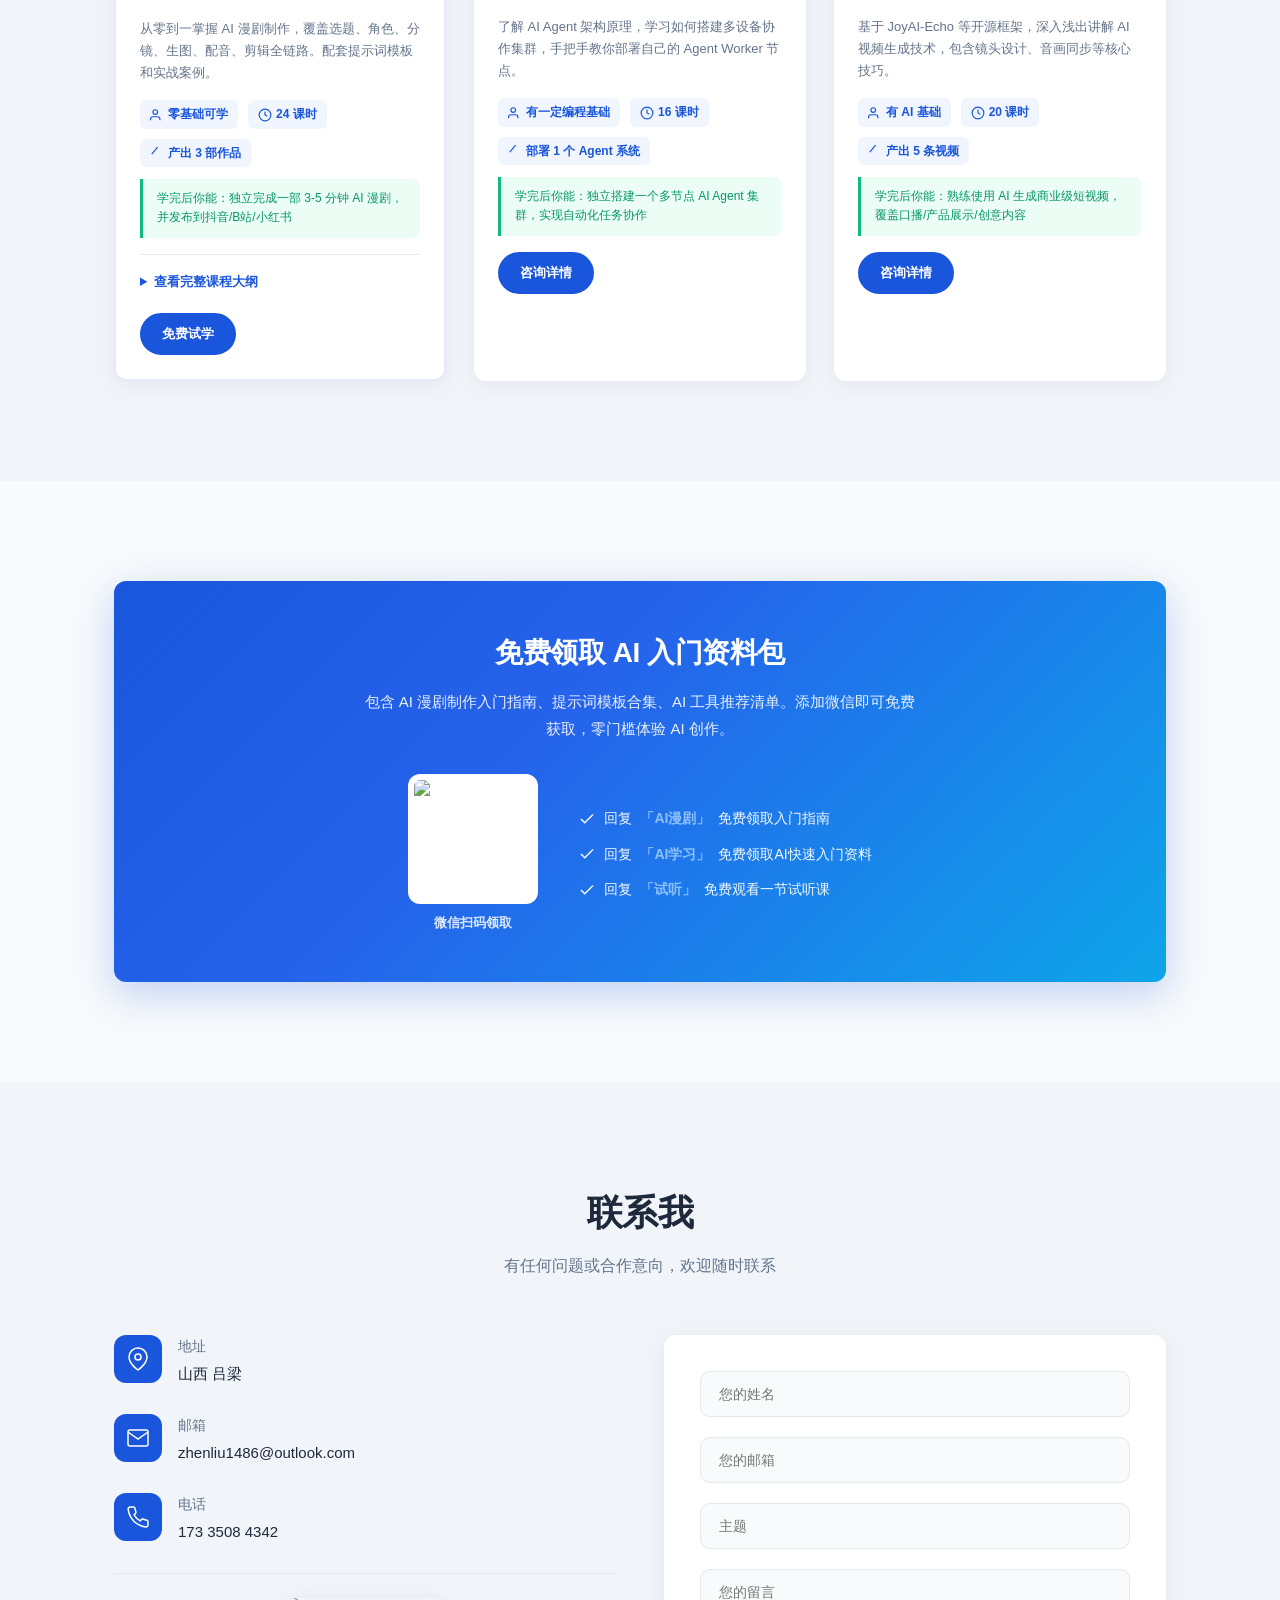
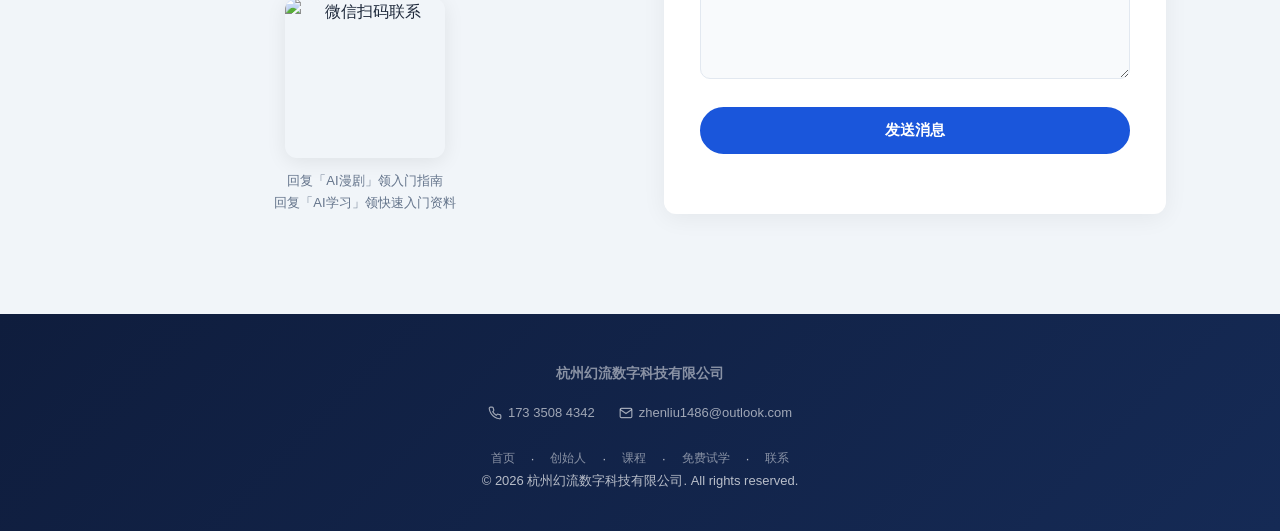
==== commit 6de83b6d: "更新公司Logo和AI合作伙伴官方图标 - 导航栏添加公司logo图片 - Hero区替换SVG占位logo为官方logo - 8家AI大模型合作伙伴替换为LobeHub官方SVG图标(ChatGPT" ====
--- a/index.html
+++ b/index.html
@@ -12,7 +12,10 @@
   <!-- 导航栏 -->
   <nav class="navbar" id="navbar">
     <div class="nav-container">
-      <a href="#hero" class="nav-logo">杭州幻流数字科技</a>
+      <a href="#hero" class="nav-logo">
+        <img src="assets/images/logo.png" alt="杭州幻流数字科技" class="nav-logo-img" />
+        杭州幻流数字科技
+      </a>
       <button class="nav-toggle" id="navToggle" aria-label="菜单">
         <span></span><span></span><span></span>
       </button>
@@ -33,18 +36,7 @@
     <div class="hero-bg-gradient"></div>
     <div class="hero-content">
       <div class="hero-logo">
-        <svg viewBox="0 0 64 64" width="64" height="64">
-          <defs>
-            <linearGradient id="logoGrad" x1="0%" y1="0%" x2="100%" y2="100%">
-              <stop offset="0%" style="stop-color:#0066ff;stop-opacity:1" />
-              <stop offset="100%" style="stop-color:#00c6ff;stop-opacity:1" />
-            </linearGradient>
-          </defs>
-          <circle cx="32" cy="32" r="30" fill="url(#logoGrad)" opacity="0.1"/>
-          <path d="M32 8C18.7 8 8 18.7 8 32s10.7 24 24 24 24-10.7 24-24S45.3 8 32 8zm0 4c11 0 20 9 20 20s-9 20-20 20S12 43 12 32s9-20 20-20z" fill="url(#logoGrad)"/>
-          <path d="M32 16c-8.8 0-16 7.2-16 16s7.2 16 16 16 16-7.2 16-16S40.8 16 32 16zm0 4c6.6 0 12 5.4 12 12s-5.4 12-12 12-12-5.4-12-12 5.4-12 12-12z" fill="url(#logoGrad)"/>
-          <circle cx="32" cy="32" r="6" fill="url(#logoGrad)"/>
-        </svg>
+        <img src="assets/images/logo.png" alt="杭州幻流数字科技 Logo" class="hero-logo-img" />
       </div>
       <h1 class="hero-name">AI赋能 · 智启未来</h1>
       <p class="hero-title">张钰贤 · 杭州幻流数字科技有限公司创始人</p>
@@ -92,14 +84,14 @@
             深度整合全球顶尖 AI 大模型资源，与多家平台建立合作关系，确保教学内容始终走在技术前沿。
           </p>
           <div class="partner-grid">
-            <div class="partner-badge" style="background:#10a37f;color:white;"><span class="partner-icon">♢</span>ChatGPT</div>
-            <div class="partner-badge" style="background:#d97706;color:white;"><span class="partner-icon">✦</span>Claude</div>
-            <div class="partner-badge" style="background:#1a73e8;color:white;"><span class="partner-icon">★</span>Gemini</div>
-            <div class="partner-badge" style="background:#0052d9;color:white;"><span class="partner-icon">◆</span>火山引擎</div>
-            <div class="partner-badge" style="background:#6366f1;color:white;"><span class="partner-icon">♦</span>豆包</div>
-            <div class="partner-badge" style="background:#0ea5e9;color:white;"><span class="partner-icon">◇</span>智谱</div>
-            <div class="partner-badge" style="background:#8b5cf6;color:white;"><span class="partner-icon">⬡</span>千问</div>
-            <div class="partner-badge" style="background:#047857;color:white;"><span class="partner-icon">⬢</span>DeepSeek</div>
+            <div class="partner-badge" style="background:#10a37f;"><svg fill="currentColor" fill-rule="evenodd" viewBox="0 0 24 24" width="16" height="16" xmlns="http://www.w3.org/2000/svg"><path d="M9.205 8.658v-2.26c0-.19.072-.333.238-.428l4.543-2.616c.619-.357 1.356-.523 2.117-.523 2.854 0 4.662 2.212 4.662 4.566 0 .167 0 .357-.024.547l-4.71-2.759a.797.797 0 00-.856 0l-5.97 3.473zm10.609 8.8V12.06c0-.333-.143-.57-.429-.737l-5.97-3.473 1.95-1.118a.433.433 0 01.476 0l4.543 2.617c1.309.76 2.189 2.378 2.189 3.948 0 1.808-1.07 3.473-2.76 4.163zM7.802 12.703l-1.95-1.142c-.167-.095-.239-.238-.239-.428V5.899c0-2.545 1.95-4.472 4.591-4.472 1 0 1.927.333 2.712.928L8.23 5.067c-.285.166-.428.404-.428.737v6.898zM12 15.128l-2.795-1.57v-3.33L12 8.658l2.795 1.57v3.33L12 15.128zm1.796 7.23c-1 0-1.927-.332-2.712-.927l4.686-2.712c.285-.166.428-.404.428-.737v-6.898l1.974 1.142c.167.095.238.238.238.428v5.233c0 2.545-1.974 4.472-4.614 4.472zm-5.637-5.303l-4.544-2.617c-1.308-.761-2.188-2.378-2.188-3.948A4.482 4.482 0 014.21 6.327v5.423c0 .333.143.571.428.738l5.947 3.449-1.95 1.118a.432.432 0 01-.476 0zm-.262 3.9c-2.688 0-4.662-2.021-4.662-4.519 0-.19.024-.38.047-.57l4.686 2.71c.286.167.571.167.856 0l5.97-3.448v2.26c0 .19-.07.333-.237.428l-4.543 2.616c-.619.357-1.356.523-2.117.523zm5.899 2.83a5.947 5.947 0 005.827-4.756C22.287 18.339 24 15.84 24 13.296c0-1.665-.713-3.282-1.998-4.448.119-.5.19-.999.19-1.498 0-3.401-2.759-5.947-5.946-5.947-.642 0-1.26.095-1.88.31A5.962 5.962 0 0010.205 0a5.947 5.947 0 00-5.827 4.757C1.713 5.447 0 7.945 0 10.49c0 1.666.713 3.283 1.998 4.448-.119.5-.19 1-.19 1.499 0 3.401 2.759 5.946 5.946 5.946.642 0 1.26-.095 1.88-.309a5.96 5.96 0 004.162 1.713z"/></svg>ChatGPT</div>
+            <div class="partner-badge" style="background:#d97706;"><svg fill="currentColor" fill-rule="evenodd" viewBox="0 0 24 24" width="16" height="16" xmlns="http://www.w3.org/2000/svg"><path d="M4.709 15.955l4.72-2.647.08-.23-.08-.128H9.2l-.79-.048-2.698-.073-2.339-.097-2.266-.122-.571-.121L0 11.784l.055-.352.48-.321.686.06 1.52.103 2.278.158 1.652.097 2.449.255h.389l.055-.157-.134-.098-.103-.097-2.358-1.596-2.552-1.688-1.336-.972-.724-.491-.364-.462-.158-1.008.656-.722.881.06.225.061.893.686 1.908 1.476 2.491 1.833.365.304.145-.103.019-.073-.164-.274-1.355-2.446-1.446-2.49-.644-1.032-.17-.619a2.97 2.97 0 01-.104-.729L6.283.134 6.696 0l.996.134.42.364.62 1.414 1.002 2.229 1.555 3.03.456.898.243.832.091.255h.158V9.01l.128-1.706.237-2.095.23-2.695.08-.76.376-.91.747-.492.584.28.48.685-.067.444-.286 1.851-.559 2.903-.364 1.942h.212l.243-.242.985-1.306 1.652-2.064.73-.82.85-.904.547-.431h1.033l.76 1.129-.34 1.166-1.064 1.347-.881 1.142-1.264 1.7-.79 1.36.073.11.188-.02 2.856-.606 1.543-.28 1.841-.315.833.388.091.395-.328.807-1.969.486-2.309.462-3.439.813-.042.03.049.061 1.549.146.662.036h1.622l3.02.225.79.522.474.638-.079.485-1.215.62-1.64-.389-3.829-.91-1.312-.329h-.182v.11l1.093 1.068 2.006 1.81 2.509 2.33.127.578-.322.455-.34-.049-2.205-1.657-.851-.747-1.926-1.62h-.128v.17l.444.649 2.345 3.521.122 1.08-.17.353-.608.213-.668-.122-1.374-1.925-1.415-2.167-1.143-1.943-.14.08-.674 7.254-.316.37-.729.28-.607-.461-.322-.747.322-1.476.389-1.924.315-1.53.286-1.9.17-.632-.012-.042-.14.018-1.434 1.967-2.18 2.945-1.726 1.845-.414.164-.717-.37.067-.662.401-.589 2.388-3.036 1.44-1.882.93-1.086-.006-.158h-.055L4.132 18.56l-1.13.146-.487-.456.061-.746.231-.243 1.908-1.312-.006.006z"/></svg>Claude</div>
+            <div class="partner-badge" style="background:#1a73e8;"><svg fill="currentColor" fill-rule="evenodd" viewBox="0 0 24 24" width="16" height="16" xmlns="http://www.w3.org/2000/svg"><path d="M20.616 10.835a14.147 14.147 0 01-4.45-3.001 14.111 14.111 0 01-3.678-6.452.503.503 0 00-.975 0 14.134 14.134 0 01-3.679 6.452 14.155 14.155 0 01-4.45 3.001c-.65.28-1.318.505-2.002.678a.502.502 0 000 .975c.684.172 1.35.397 2.002.677a14.147 14.147 0 014.45 3.001 14.112 14.112 0 013.679 6.453.502.502 0 00.975 0c.172-.685.397-1.351.677-2.003a14.145 14.145 0 013.001-4.45 14.113 14.113 0 016.453-3.678.503.503 0 000-.975 13.245 13.245 0 01-2.003-.678z"/></svg>Gemini</div>
+            <div class="partner-badge" style="background:#0052d9;"><svg fill="currentColor" fill-rule="evenodd" viewBox="0 0 24 24" width="16" height="16" xmlns="http://www.w3.org/2000/svg"><path d="M7.29 5.36L3.148 21.737a.215.215 0 00.203.261h8.29a.214.214 0 00.215-.261L7.7 5.359a.214.214 0 00-.41 0z" fill-opacity=".5"/><path clip-rule="evenodd" d="M4.553 16.18l-1.406 5.558a.214.214 0 00.203.261h2.42-4.551a.214.214 0 01-.214-.26l2.275-8.961a.214.214 0 01.409 0l.864 3.402z"/><path d="M14.44.15a.214.214 0 00-.41 0L8.366 21.739a.214.214 0 00.214.261H19.9a.214.214 0 00.215-.261L14.44.151z" fill-opacity=".5"/><path clip-rule="evenodd" d="M16.694 22h3.207a.215.215 0 00.214-.262l-1.839-6.993 1.164-4.592a.214.214 0 01.411 0l2.951 11.586a.214.214 0 01-.214.261h-5.894z"/><path d="M10.278 7.741L6.685 21.736a.214.214 0 00.214.264h7.17a.216.216 0 00.214-.166.216.216 0 000-.098L10.687 7.742a.214.214 0 00-.409 0z"/></svg>火山引擎</div>
+            <div class="partner-badge" style="background:#6366f1;"><svg fill="currentColor" fill-rule="evenodd" viewBox="0 0 24 24" width="16" height="16" xmlns="http://www.w3.org/2000/svg"><path d="M5.31 15.756c.172-3.75 1.883-5.999 2.549-6.739-3.26 2.058-5.425 5.658-6.358 8.308v1.12C1.501 21.513 4.226 24 7.59 24a6.59 6.59 0 002.2-.375c.353-.12.7-.248 1.039-.378.913-.899 1.65-1.91 2.243-2.992-4.877 2.431-7.974.072-7.763-4.5l.002.001z" fill-opacity=".5"/><path d="M22.57 10.283c-1.212-.901-4.109-2.404-7.397-2.8.295 3.792.093 8.766-2.1 12.773a12.782 12.782 0 01-2.244 2.992c3.764-1.448 6.746-3.457 8.596-5.219 2.82-2.683 3.353-5.178 3.361-6.66a2.737 2.737 0 00-.216-1.084v-.002z"/><path d="M14.303 1.867C12.955.7 11.248 0 9.39 0 7.532 0 5.883.677 4.545 1.807 2.791 3.29 1.627 5.557 1.5 8.125v9.201c.932-2.65 3.097-6.25 6.357-8.307.5-.318 1.025-.595 1.569-.829 1.883-.801 3.878-.932 5.746-.706-.222-2.83-.718-5.002-.87-5.617h.001z"/><path d="M17.305 4.961a199.47 199.47 0 01-1.08-1.094c-.202-.213-.398-.419-.586-.622l-1.333-1.378c.151.615.648 2.786.869 5.617 3.288.395 6.185 1.898 7.396 2.8-1.306-1.275-3.475-3.487-5.266-5.323z" fill-opacity=".5"/></svg>豆包</div>
+            <div class="partner-badge" style="background:#0ea5e9;"><svg fill="currentColor" fill-rule="evenodd" viewBox="0 0 24 24" width="16" height="16" xmlns="http://www.w3.org/2000/svg"><path d="M9.917 2c4.906 0 10.178 3.947 8.93 10.58-.014.07-.037.14-.057.21l-.003-.277c-.083-3-1.534-8.934-8.87-8.934-3.393 0-8.137 3.054-7.93 8.158-.04 4.778 3.555 8.4 7.95 8.332l.073-.001c1.2-.033 2.763-.429 3.1-1.657.063-.031.26.534.268.598.048.256.112.369.192.34.981-.348 2.286-1.222 1.952-2.38-.176-.61-1.775-.147-1.921-.347.418-.979 2.234-.926 3.153-.716.443.102.657.38 1.012.442.29.052.981-.2.96.242C17.226 19.632 13.833 22 9.918 22 3.654 22 0 16.574 0 11.737 0 5.947 4.959 2 9.917 2zM9.9 5.3c.484 0 1.125.225 1.38.585 3.669.145 4.313 2.686 4.694 5.444.255 1.838.315 2.3.182 1.387l.083.59c.068.448.554.737.982.516.144-.075.254-.231.328-.47a.2.2 0 01.258-.13l.625.22a.2.2 0 01.124.238 2.172 2.172 0 01-.51.92c-.878.917-2.757.664-3.08-.62-.14-.554-.055-.626-.345-1.242-.292-.621-1.238-.709-1.69-.295-.345.315-.407.805-.406 1.282L12.6 15.9a.9.9 0 01-.9.9h-1.4a.9.9 0 01-.9-.9v-.65a1.15 1.15 0 10-2.3 0v.65a.9.9 0 01-.9.9H4.8a.9.9 0 01-.9-.9l.035-3.239c.012-1.884.356-3.658 2.47-4.134.2-.045.252.13.29.342.025.154.043.252.053.294.701 3.058 1.75 4.299 3.144 3.722l.66-.331.254-.13c.158-.082.25-.131.276-.15.012-.01-.165-.206-.407-.464l-1.012-1.067a8.925 8.925 0 01-.199-.216c-.047-.034-.116.068-.208.306-.074.157-.251.252-.272.326-.013.058.108.298.362.72.164.288.22.508-.31.343-1.04-.8-1.518-2.273-1.684-3.725-.004-.035-.162-1.913-.162-1.913a1.2 1.2 0 011.113-1.281L9.9 5.3zm12.994 8.68c.037.697-.403.704-1.213.591l-1.783-.276c-.265-.053-.385-.099-.313-.147.47-.315 3.268-.93 3.31-.168zm-.915-.083l-.926.042c-.85.077-1.452.24.338.336l.103.003c.815.012 1.264-.359.485-.381zm1.667-3.601h.01c.79.398.067 1.03-.65 1.393-.14.07-.491.176-1.052.315-.241.04-.457.092-.333.16l.01.005c1.952.958-3.123 1.534-2.495 1.285l.38-.148c.68-.266 1.614-.682 1.666-1.337.038-.48 1.253-.442 1.493-.968.048-.106 0-.236-.144-.389-.05-.047-.094-.094-.107-.148-.073-.305.7-.431 1.222-.168zm-2.568-.474c-.135 1.198-2.479 4.192-1.949 2.863l.017-.042c.298-.717.376-2.221 1.337-3.221.25-.26.636.035.595.4zm-7.976-.253c.02-.694 1.002-.968 1.346-.347.01-1.274-1.941-.768-1.346.347z"/></svg>智谱</div>
+            <div class="partner-badge" style="background:#8b5cf6;"><svg fill="currentColor" fill-rule="evenodd" viewBox="0 0 24 24" width="16" height="16" xmlns="http://www.w3.org/2000/svg"><path d="M12.604 1.34c.393.69.784 1.382 1.174 2.075a.18.18 0 00.157.091h5.552c.174 0 .322.11.446.327l1.454 2.57c.19.337.24.478.024.837-.26.43-.513.864-.76 1.3l-.367.658c-.106.196-.223.28-.04.512l2.652 4.637c.172.301.111.494-.043.77-.437.785-.882 1.564-1.335 2.34-.159.272-.352.375-.68.37-.777-.016-1.552-.01-2.327.016a.099.099 0 00-.081.05 575.097 575.097 0 01-2.705 4.74c-.169.293-.38.363-.725.364-.997.003-2.002.004-3.017.002a.537.537 0 01-.465-.271l-1.335-2.323a.09.09 0 00-.083-.049H4.982c-.285.03-.553-.001-.805-.092l-1.603-2.77a.543.543 0 01-.002-.54l1.207-2.12a.198.198 0 000-.197 550.951 550.951 0 01-1.875-3.272l-.79-1.395c-.16-.31-.173-.496.095-.965.465-.813.927-1.625 1.387-2.436.132-.234.304-.334.584-.335a338.3 338.3 0 012.589-.001.124.124 0 00.107-.063l2.806-4.895a.488.488 0 01.422-.246c.524-.001 1.053 0 1.583-.006L11.704 1c.341-.003.724.032.9.34zm-3.432.403a.06.06 0 00-.052.03L6.254 6.788a.157.157 0 01-.135.078H3.253c-.056 0-.07.025-.041.074l5.81 10.156c.025.042.013.062-.034.063l-2.795.015a.218.218 0 00-.2.116l-1.32 2.31c-.044.078-.021.118.068.118l5.716.008c.046 0 .08.02.104.061l1.403 2.454c.046.081.092.082.139 0l5.006-8.76.783-1.382a.055.055 0 01.096 0l1.424 2.53a.122.122 0 00.107.062l2.763-.02a.04.04 0 00.035-.02.041.041 0 000-.04l-2.9-5.086a.108.108 0 010-.113l.293-.507 1.12-1.977c.024-.041.012-.062-.035-.062H9.2c-.059 0-.073-.026-.043-.077l1.434-2.505a.107.107 0 000-.114L9.225 1.774a.06.06 0 00-.053-.031zm6.29 8.02c.046 0 .058.02.034.06l-.832 1.465-2.613 4.585a.056.056 0 01-.05.029.058.058 0 01-.05-.029L8.498 9.841c-.02-.034-.01-.052.028-.054l.216-.012 6.722-.012z"/></svg>千问</div>
+            <div class="partner-badge" style="background:#047857;"><svg fill="currentColor" fill-rule="evenodd" viewBox="0 0 24 24" width="16" height="16" xmlns="http://www.w3.org/2000/svg"><path d="M23.748 4.482c-.254-.124-.364.113-.512.234-.051.039-.094.09-.137.136-.372.397-.806.657-1.373.626-.829-.046-1.537.214-2.163.848-.133-.782-.575-1.248-1.247-1.548-.352-.156-.708-.311-.955-.65-.172-.241-.219-.51-.305-.774-.055-.16-.11-.323-.293-.35-.2-.031-.278.136-.356.276-.313.572-.434 1.202-.422 1.84.027 1.436.633 2.58 1.838 3.393.137.093.172.187.129.323-.082.28-.18.552-.266.833-.055.179-.137.217-.329.14a5.526 5.526 0 01-1.736-1.18c-.857-.828-1.631-1.742-2.597-2.458a11.365 11.365 0 00-.689-.471c-.985-.957.13-1.743.388-1.836.27-.098.093-.432-.779-.428-.872.004-1.67.295-2.687.684a3.055 3.055 0 01-.465.137 9.597 9.597 0 00-2.883-.102c-1.885.21-3.39 1.102-4.497 2.623C.082 8.606-.231 10.684.152 12.85c.403 2.284 1.569 4.175 3.36 5.653 1.858 1.533 3.997 2.284 6.438 2.14 1.482-.085 3.133-.284 4.994-1.86.47.234.962.327 1.78.397.63.059 1.236-.03 1.705-.128.735-.156.684-.837.419-.961-2.155-1.004-1.682-.595-2.113-.926 1.096-1.296 2.746-2.642 3.392-7.003.05-.347.007-.565 0-.845-.004-.17.035-.237.23-.256a4.173 4.173 0 001.545-.475c1.396-.763 1.96-2.015 2.093-3.517.02-.23-.004-.467-.247-.588zM11.581 18c-2.089-1.642-3.102-2.183-3.52-2.16-.392.024-.321.471-.235.763.09.288.207.486.371.739.114.167.192.416-.113.603-.673.416-1.842-.14-1.897-.167-1.361-.802-2.5-1.86-3.301-3.307-.774-1.393-1.224-2.887-1.298-4.482-.02-.386.093-.522.477-.592a4.696 4.696 0 011.529-.039c2.132.312 3.946 1.265 5.468 2.774.868.86 1.525 1.887 2.202 2.891.72 1.066 1.494 2.082 2.48 2.914.348.292.625.514.891.677-.802.09-2.14.11-3.054-.614zm1-6.44a.306.306 0 01.415-.287.302.302 0 01.2.288.306.306 0 01-.31.307.303.303 0 01-.304-.308zm3.11 1.596c-.2.081-.399.151-.59.16a1.245 1.245 0 01-.798-.254c-.274-.23-.47-.358-.552-.758a1.73 1.73 0 01.016-.588c.07-.327-.008-.537-.239-.727-.187-.156-.426-.199-.688-.199a.559.559 0 01-.254-.078c-.11-.054-.2-.19-.114-.358.028-.054.16-.186.192-.21.356-.202.767-.136 1.146.016.352.144.618.408 1.001.782.391.451.462.576.685.914.176.265.336.537.445.848.067.195-.019.354-.25.452z"/></svg>DeepSeek</div>
           </div>
         </div>
       </div>
--- a/style.css
+++ b/style.css
@@ -140,6 +140,15 @@
   color: var(--primary);
   letter-spacing: -0.5px;
   white-space: nowrap;
+  display: flex;
+  align-items: center;
+  gap: 8px;
+}
+
+.nav-logo-img {
+  height: 32px;
+  width: auto;
+  flex-shrink: 0;
 }
 
 .nav-links {
@@ -218,7 +227,9 @@
   justify-content: center;
 }
 
-.hero-logo svg {
+.hero-logo-img {
+  height: 80px;
+  width: auto;
   filter: drop-shadow(0 4px 12px rgba(26,86,219,0.2));
 }
 
@@ -341,8 +352,9 @@
   border-radius: 50px;
   display: flex;
   align-items: center;
-  gap: 5px;
+  gap: 6px;
   transition: var(--transition);
+  color: white;
 }
 
 .partner-badge:hover {
@@ -350,8 +362,8 @@
   box-shadow: 0 4px 12px rgba(0,0,0,0.15);
 }
 
-.partner-icon {
-  font-size: 10px;
+.partner-badge svg {
+  flex-shrink: 0;
 }
 
 .avatar-placeholder {
